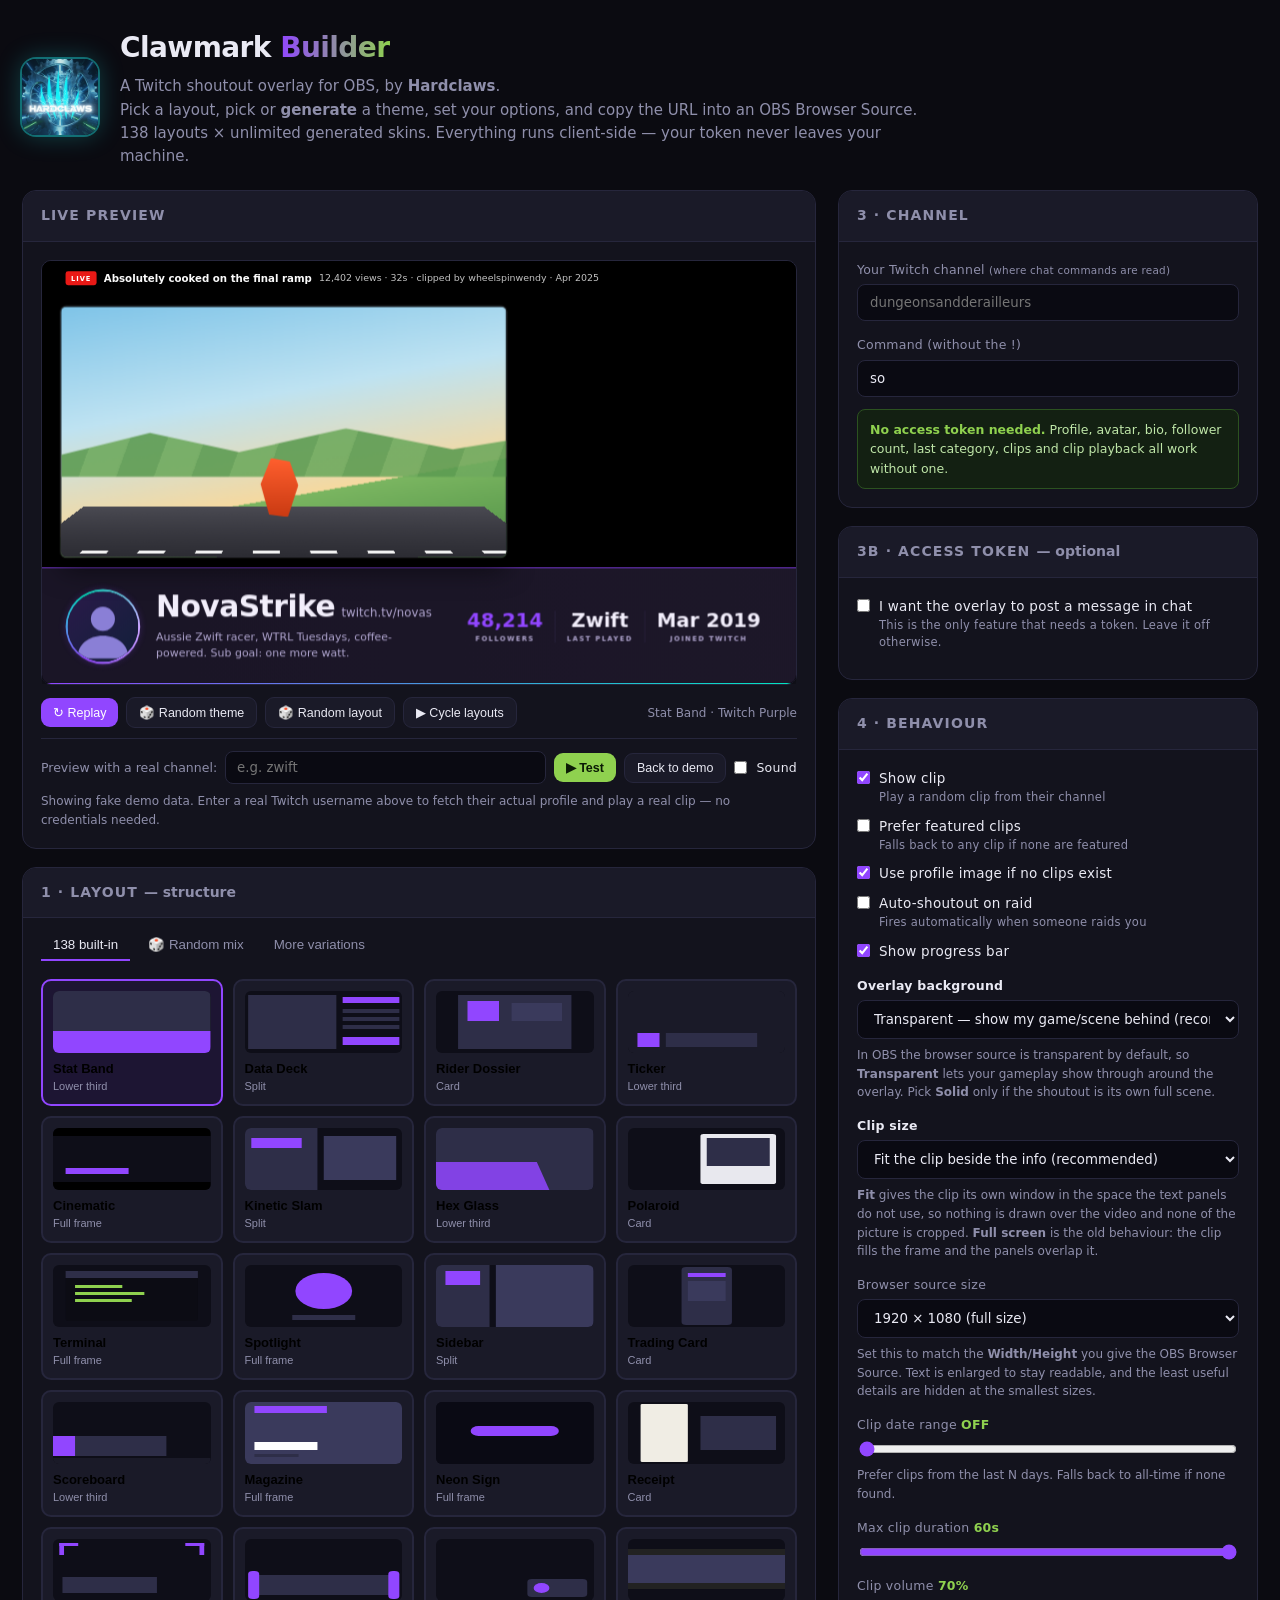
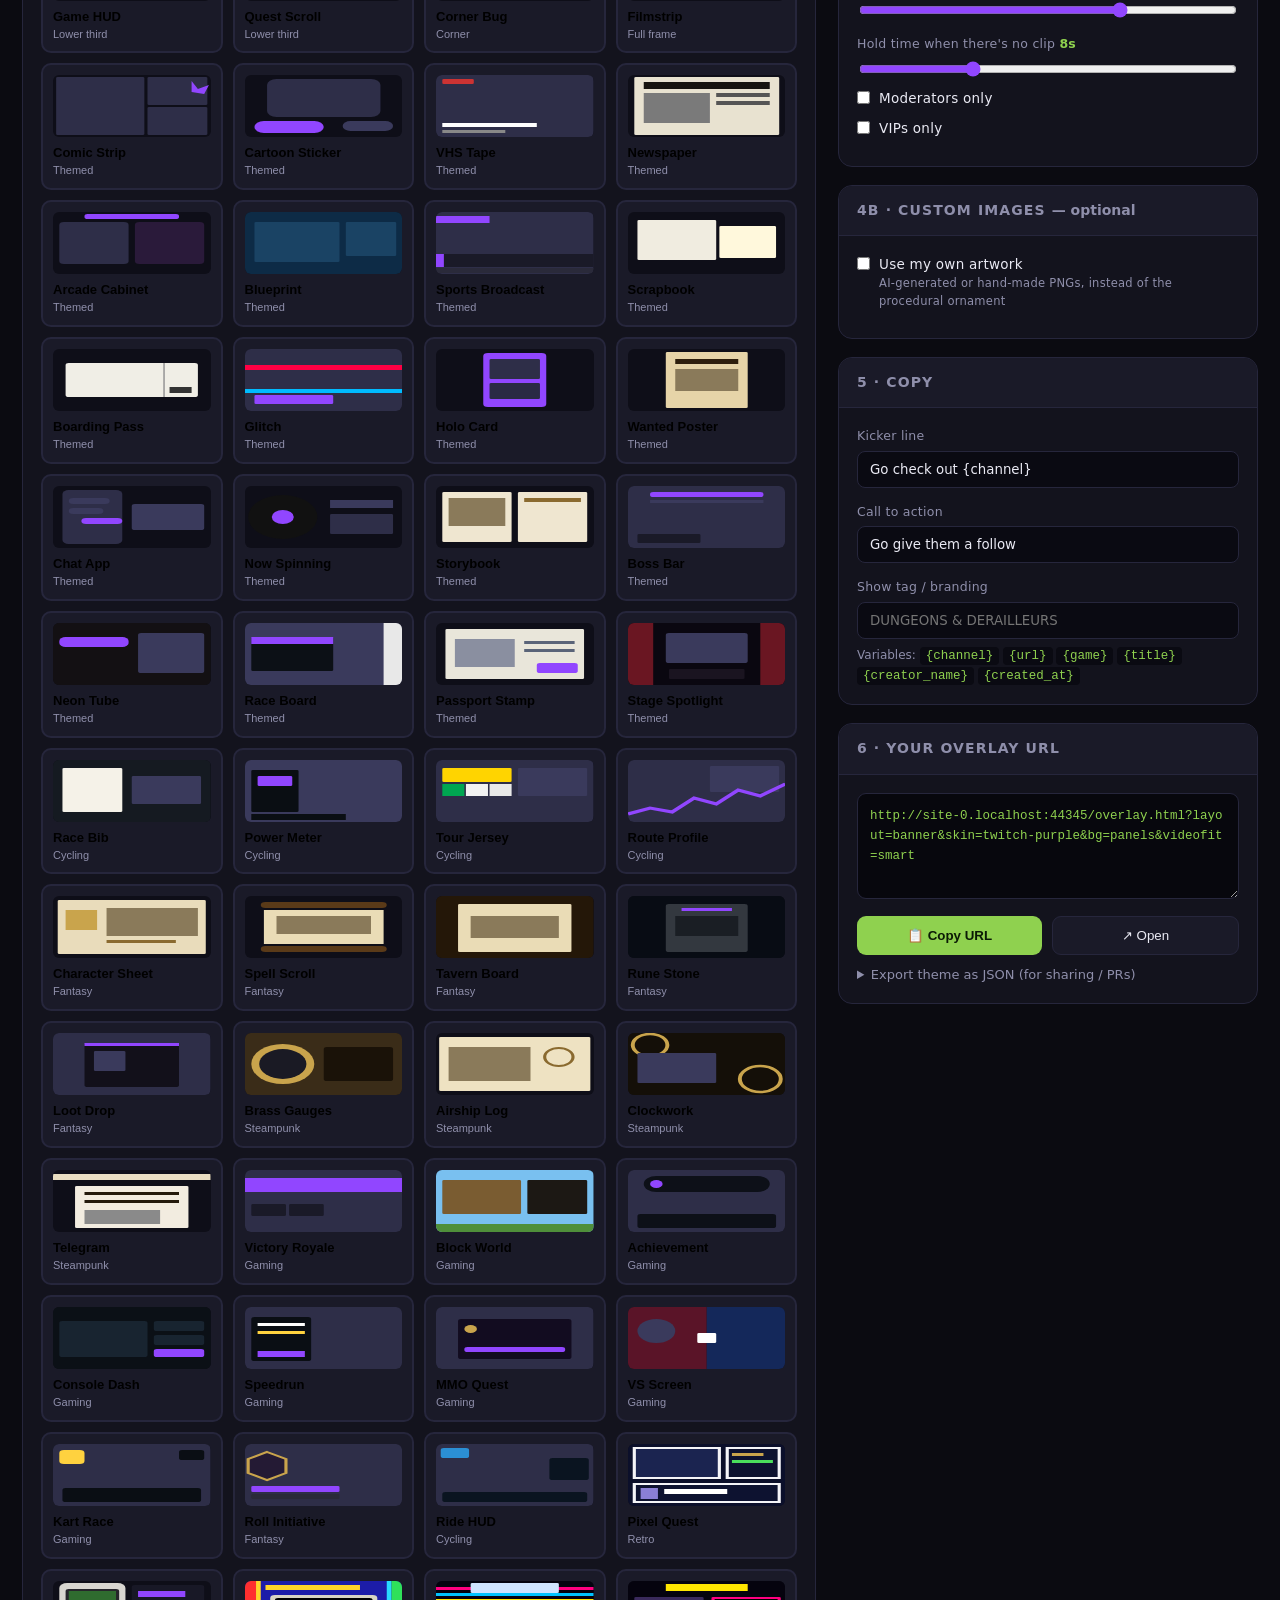
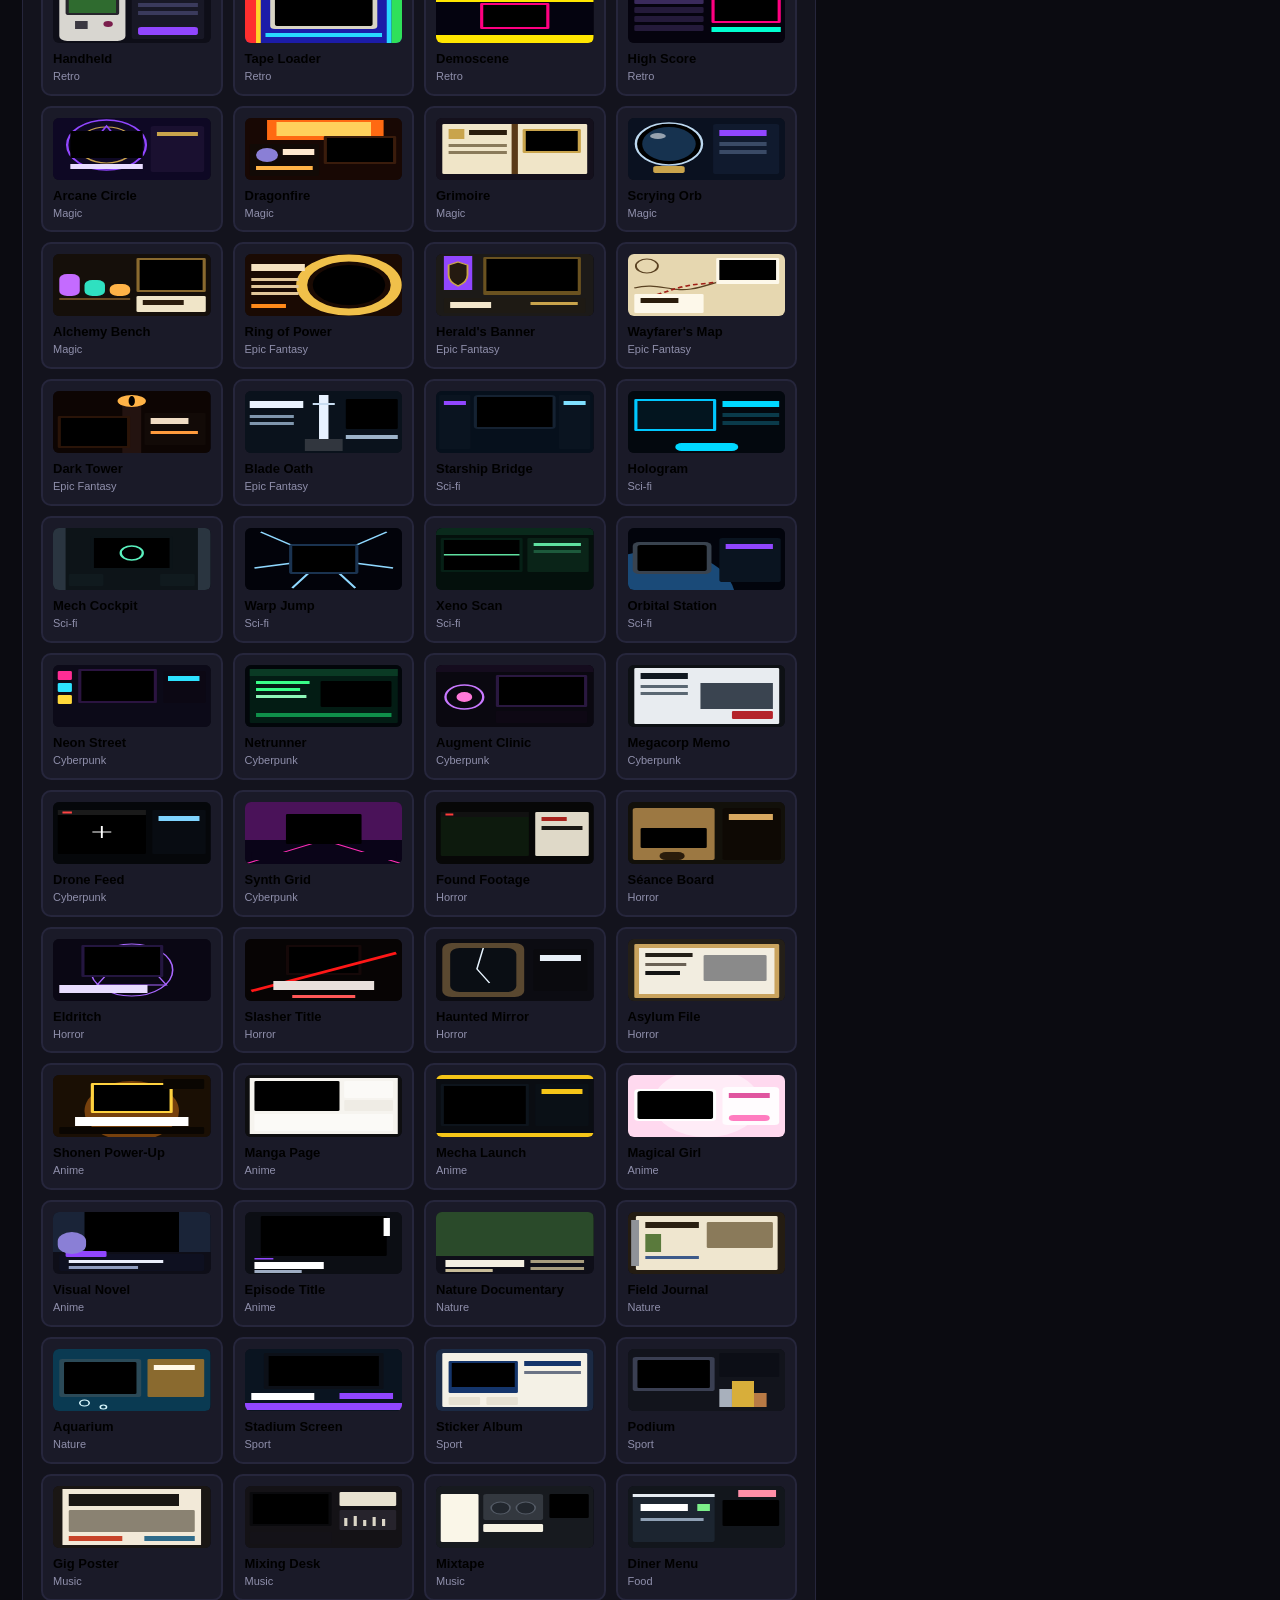
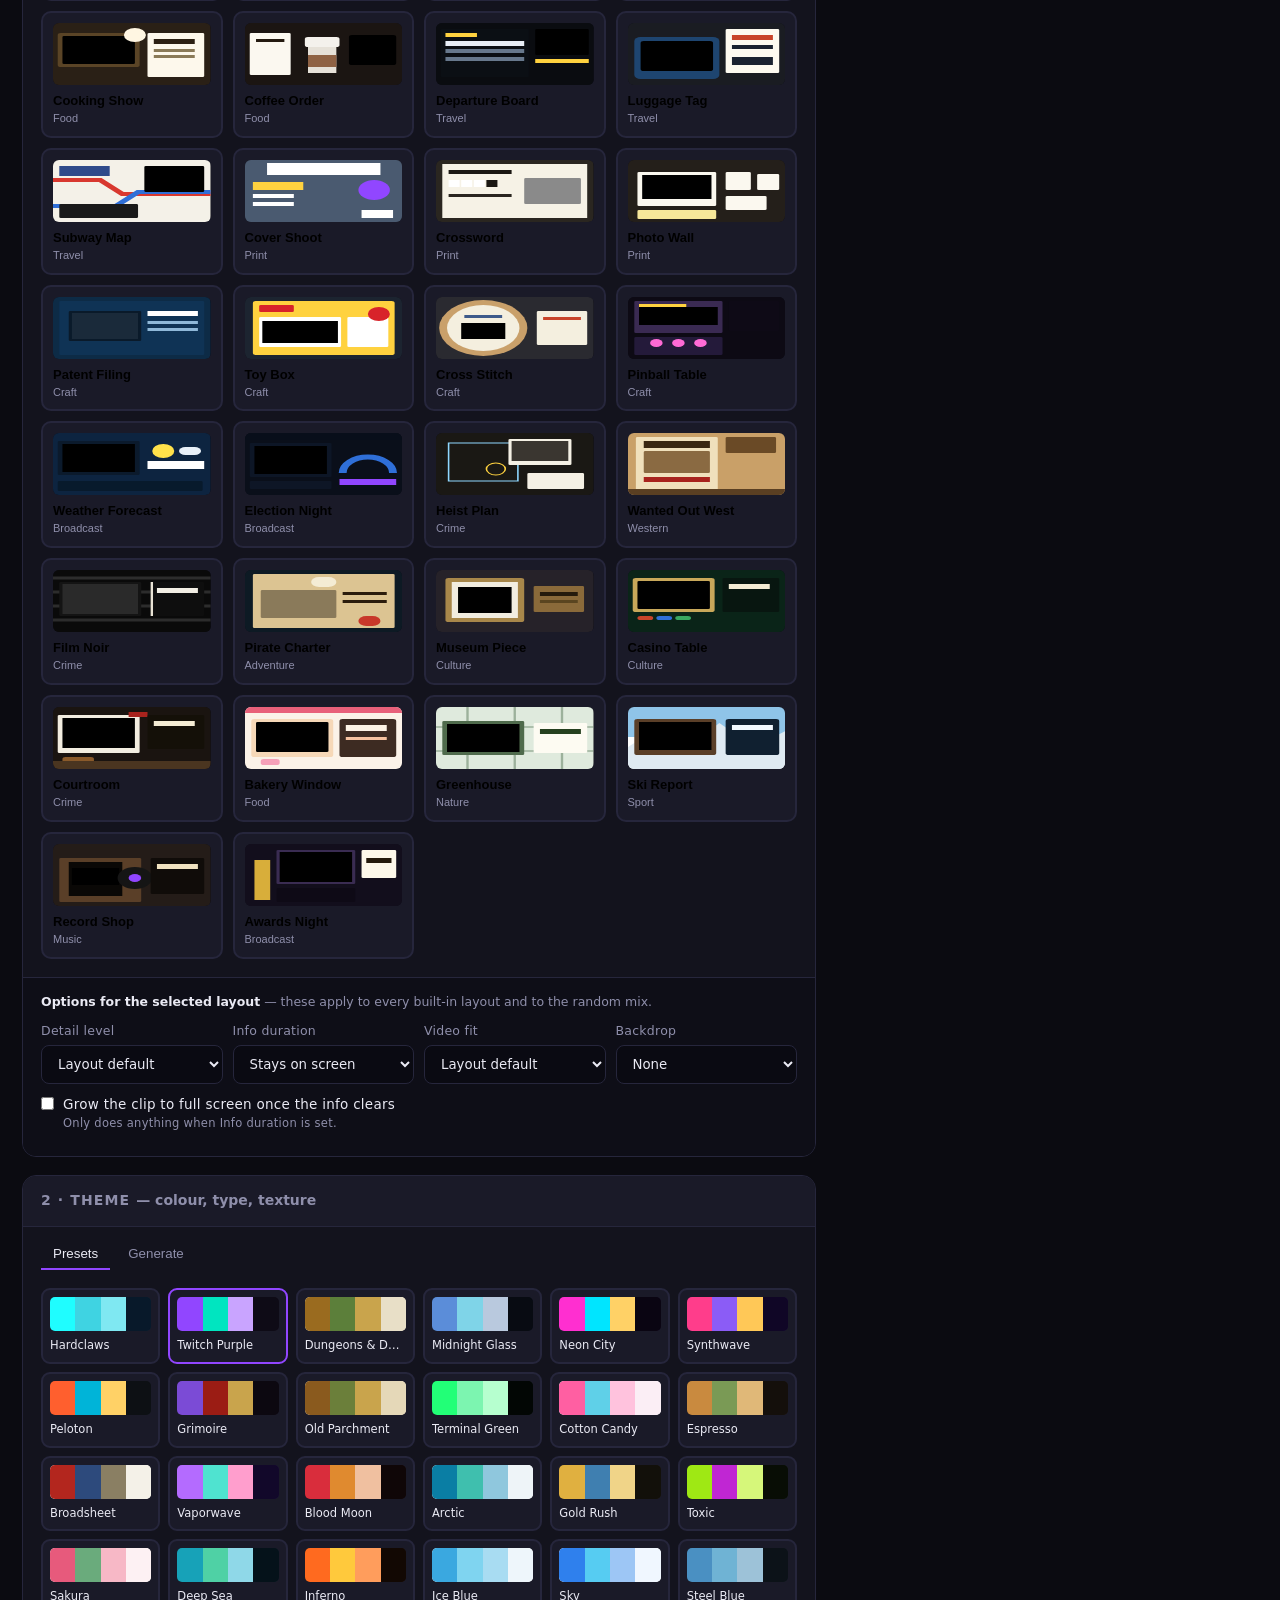
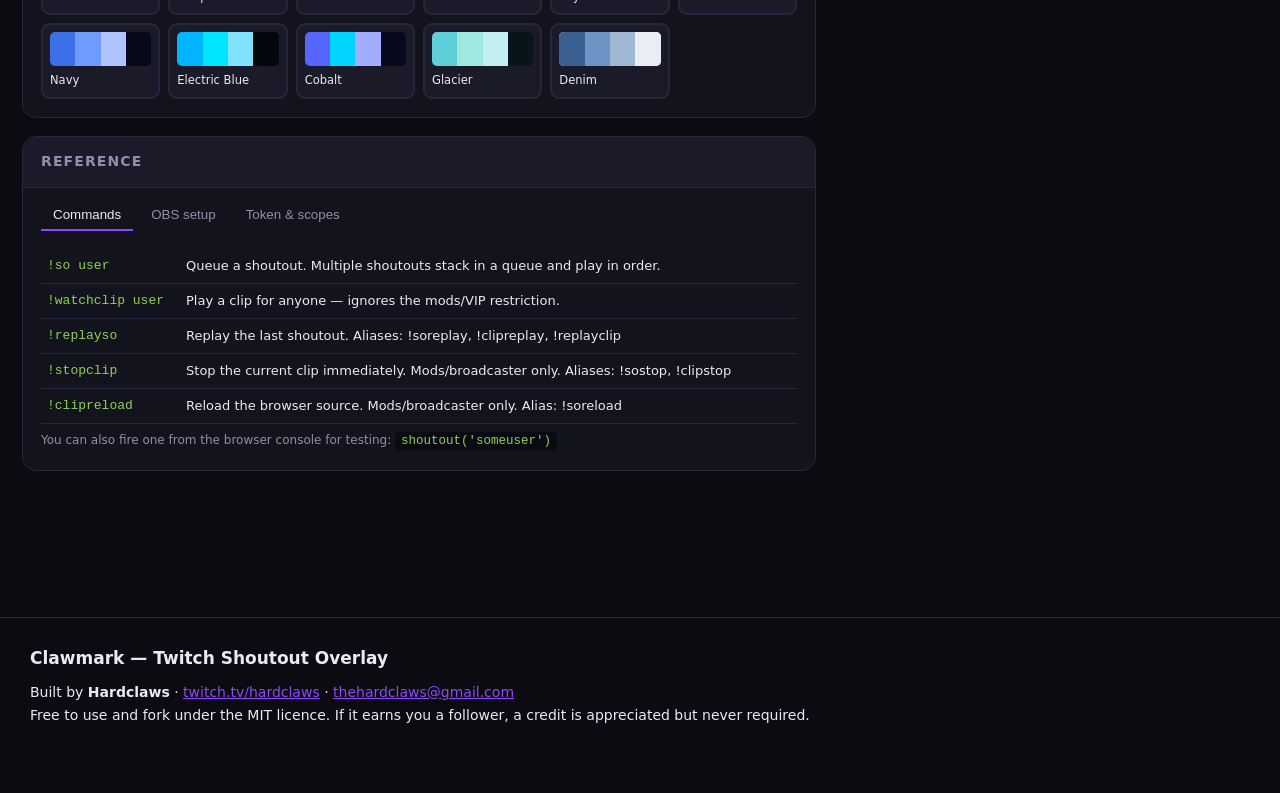
==== index.html @ 518efd5f "Add files via upload" ====
<!DOCTYPE html>
<html lang="en">
<head>
<meta charset="utf-8">
<meta name="viewport" content="width=device-width,initial-scale=1">
<title>Clawmark — Twitch Shoutout Overlay Builder</title>
<link rel="icon" href="favicon.ico" sizes="any">
<link rel="icon" type="image/png" href="assets/brand/icon-32.png" sizes="32x32">
<link rel="apple-touch-icon" href="assets/brand/icon-180.png">
<meta name="theme-color" content="#08192a">
<meta name="author" content="Hardclaws">
<meta property="og:title" content="Clawmark — Twitch Shoutout Overlay">
<meta property="og:description" content="138 hand-designed shoutout layouts for OBS. No access token required. By Hardclaws.">
<meta property="og:image" content="assets/brand/social-preview.png">
<meta property="og:type" content="website">
<meta name="twitter:card" content="summary_large_image">
<style>
  *{box-sizing:border-box}
  :root{
    --b:#0b0b11; --s:#13131d; --s2:#1a1a28; --l:#26263c;
    --t:#eaeaf4; --td:#8f8fab; --a:#9146ff; --g:#8fd14f;
  }
  body{margin:0;background:var(--b);color:var(--t);
    font:15px/1.55 "Inter","Segoe UI",system-ui,-apple-system,sans-serif}
  a{color:var(--a)}
  .wrap{max-width:1500px;margin:0 auto;padding:26px 22px 80px}
  header.top{margin-bottom:22px}
  h1{margin:0 0 6px;font-size:28px;letter-spacing:-.02em}
  h1 span{background:linear-gradient(90deg,var(--a),var(--g));-webkit-background-clip:text;background-clip:text;color:transparent}
  .lede{margin:0;color:var(--td);max-width:820px}

  .cols{display:grid;grid-template-columns:1fr 420px;gap:22px;align-items:start}
  @media(max-width:1100px){.cols{grid-template-columns:1fr}}

  .panel{background:var(--s);border:1px solid var(--l);border-radius:14px;overflow:hidden;margin-bottom:18px}
  .panel > h2{margin:0;padding:14px 18px;font-size:14px;letter-spacing:.08em;text-transform:uppercase;
    color:var(--td);border-bottom:1px solid var(--l);background:var(--s2)}
  .panel .in{padding:18px}

  /* preview */
  .stagebox{position:relative;width:100%;aspect-ratio:16/9;background:#000;overflow:hidden;
    border-radius:10px;border:1px solid var(--l)}
  .stagebox iframe{position:absolute;top:0;left:0;width:1920px;height:1080px;border:0;transform-origin:top left}
  .previewbar{display:flex;gap:8px;align-items:center;flex-wrap:wrap;margin-top:12px}

  /* layout grid */
  .lgrid{display:grid;grid-template-columns:repeat(auto-fill,minmax(150px,1fr));gap:10px}
  .lopt{background:var(--s2);border:2px solid var(--l);border-radius:10px;padding:10px;cursor:pointer;text-align:left}
  .lopt:hover{border-color:#3a3a60}
  .lopt.on{border-color:var(--a);background:#1d1533}
  .lopt.focus{box-shadow:0 0 0 2px var(--g)}
  .lopt.focus small{color:var(--g)!important}
  .lopt .thumb{height:62px;border-radius:6px;background:#0e0e18;margin-bottom:8px;position:relative;overflow:hidden}
  .lopt b{display:block;font-size:13px}
  .lopt small{display:block;color:var(--td);font-size:11px;line-height:1.35;margin-top:3px}

  /* skin swatches */
  .sgrid{display:grid;grid-template-columns:repeat(auto-fill,minmax(112px,1fr));gap:8px}
  .sopt{border:2px solid var(--l);border-radius:9px;padding:7px;cursor:pointer;background:var(--s2)}
  .sopt.on{border-color:var(--a)}
  .sopt .sw{height:34px;border-radius:5px;display:flex;overflow:hidden;margin-bottom:6px}
  .sopt .sw i{flex:1}
  .sopt span{font-size:11.5px;display:block;overflow:hidden;text-overflow:ellipsis;white-space:nowrap}

  label{display:block;font-size:12.5px;color:var(--td);margin:14px 0 5px;letter-spacing:.02em}
  label:first-child{margin-top:0}
  input[type=text],input[type=password],input[type=number],select,textarea{
    width:100%;background:#0a0a12;border:1px solid var(--l);color:var(--t);
    border-radius:8px;padding:10px 12px;font:14px inherit;font-family:inherit}
  input:focus,select:focus,textarea:focus{outline:0;border-color:var(--a)}
  .row{display:flex;gap:10px}.row>*{flex:1}
  .chk{display:flex;align-items:flex-start;gap:9px;margin:9px 0;cursor:pointer;font-size:13.5px;color:var(--t)}
  .chk input{margin:3px 0 0;accent-color:var(--a);flex:0 0 auto}
  .chk small{display:block;color:var(--td);font-size:11.5px}
  .rng{display:flex;align-items:center;gap:10px}
  .rng input[type=range]{flex:1;accent-color:var(--a)}
  .rng b{font-size:12.5px;color:var(--g);min-width:78px;text-align:right}

  .btn{background:var(--a);border:0;color:#fff;font:600 14px inherit;padding:11px 18px;
    border-radius:9px;cursor:pointer}
  .btn:hover{filter:brightness(1.12)}
  .btn.sec{background:var(--s2);border:1px solid var(--l);color:var(--t)}
  .btn.g{background:var(--g);color:#0b1a05;font-weight:700}
  .btn.sm{padding:7px 12px;font-size:12.5px}

  .out{width:100%;background:#07070d;border:1px solid var(--l);border-radius:9px;
    padding:12px;color:var(--g);font:12.5px/1.6 "JetBrains Mono",Consolas,monospace;
    word-break:break-all;min-height:90px;resize:vertical}
  .hint{font-size:12px;color:var(--td);margin-top:7px}
  .pickrow{display:flex;gap:8px;flex-wrap:wrap}
  .pick{background:var(--s2);border:2px solid var(--l);border-radius:10px;
    padding:9px 13px;cursor:pointer;color:var(--t);font:600 13px inherit;text-align:left;
    display:flex;flex-direction:column;gap:3px;min-width:96px}
  .pick:hover{border-color:#3a3a60}
  .pick.on{border-color:var(--a);background:#1d1533}
  .pick small{color:var(--td);font-size:10.5px;font-weight:400;line-height:1.3}
  .palgrid{display:grid;grid-template-columns:repeat(auto-fill,minmax(128px,1fr));gap:9px}
  .pal{border:2px solid var(--l);border-radius:10px;padding:0;cursor:pointer;overflow:hidden;
    background:var(--s2);text-align:left}
  .pal:hover{border-color:#3a3a60}
  .pal.on{border-color:var(--a);box-shadow:0 0 0 2px color-mix(in srgb,var(--a) 40%,transparent)}
  .pal .bars{display:flex;height:44px}
  .pal .bars i{flex:1}
  .pal .bars i.wide{flex:2.2}
  .pal span{display:block;padding:6px 9px;font:600 11.5px inherit;color:var(--t);
    overflow:hidden;text-overflow:ellipsis;white-space:nowrap}
  .ok{background:#132012;border:1px solid #2c5220;border-radius:8px;padding:10px 12px;
    font-size:12.5px;margin-top:12px;color:#bfe6a8}
  .ok b{color:var(--g)}
  .warn{background:#2a1608;border:1px solid #5a3312;color:#f0c088;
    border-radius:8px;padding:10px 12px;font-size:12.5px;margin-top:10px}
  details{margin-top:10px}summary{cursor:pointer;color:var(--td);font-size:13px}
  .tabs{display:flex;gap:6px;padding:12px 18px 0}
  .tab{background:none;border:0;border-bottom:2px solid transparent;color:var(--td);
    padding:7px 12px;cursor:pointer;font:600 13px inherit}
  .tab.on{color:var(--t);border-color:var(--a)}
  .tabc{display:none;padding:18px}.tabc.on{display:block}
  code{background:#0a0a12;padding:2px 6px;border-radius:4px;font-size:12.5px;color:var(--g)}
  .kbd{background:var(--s2);border:1px solid var(--l);border-bottom-width:2px;border-radius:5px;
    padding:1px 6px;font-size:12px}
  table{width:100%;border-collapse:collapse;font-size:13px}
  td{padding:7px 6px;border-bottom:1px solid var(--l);vertical-align:top}
  td:first-child{color:var(--g);font-family:monospace;white-space:nowrap;width:1%;padding-right:16px}
</style>
</head>
<body>
<div class="wrap">

<header class="top" style="display:flex;align-items:center;gap:22px;flex-wrap:wrap">
  <img src="assets/brand/icon-180.png" alt="Clawmark" width="76" height="76"
       style="border-radius:14px;box-shadow:0 0 0 2px rgba(31,253,255,.35),0 0 26px rgba(31,253,255,.25)">
  <div style="min-width:0;flex:1">
  <h1>Clawmark <span>Builder</span></h1>
  <p class="lede">A Twitch shoutout overlay for OBS, by <b>Hardclaws</b>.<br>
  Pick a layout, pick or <b>generate</b> a theme, set your options, and copy the URL into an OBS Browser Source.<br>
  138 layouts × unlimited generated skins. Everything runs client-side — your token never leaves your machine.</p>
  </div>
</header>

<div class="cols">
  <!-- ======================= LEFT ======================= -->
  <div>
    <div class="panel">
      <h2>Live preview</h2>
      <div class="in">
        <div class="stagebox"><iframe id="pv"></iframe></div>
        <div class="previewbar">
          <button class="btn sm" id="replay">↻ Replay</button>
          <button class="btn sm sec" id="shuffle" title="Pick a random colour theme — the layout stays the same">🎲 Random theme</button>
          <button class="btn sm sec" id="randlayout" title="Jump to a random layout — the theme stays the same">🎲 Random layout</button>
          <button class="btn sm sec" id="cycle">▶ Cycle layouts</button>
          <span class="hint" style="margin:0 0 0 auto" id="pvinfo"></span>
        </div>
        <div style="display:flex;gap:8px;align-items:center;margin-top:10px;
             border-top:1px solid var(--l);padding-top:12px;flex-wrap:wrap">
          <span style="font-size:12.5px;color:var(--td);flex:0 0 auto">Preview with a real channel:</span>
          <input type="text" id="pvuser" placeholder="e.g. zwift" style="flex:1;min-width:150px;
            background:#0a0a12;border:1px solid var(--l);color:var(--t);border-radius:8px;
            padding:8px 11px;font:13px inherit">
          <button class="btn sm g" id="pvgo">▶ Test</button>
          <button class="btn sm sec" id="pvdemo">Back to demo</button>
          <label class="chk" style="margin:0;flex:0 0 auto;font-size:12.5px">
            <input type="checkbox" id="pvsound"><span>Sound</span></label>
        </div>
        <div class="hint" id="pvstatus" style="margin-top:8px">
          Showing fake demo data. Enter a real Twitch username above to fetch their actual
          profile and play a real clip — no credentials needed.
        </div>
      </div>
    </div>

    <div class="panel">
      <h2>1 · Layout <span style="color:var(--td);text-transform:none;letter-spacing:0">— structure</span></h2>
      <div class="tabs">
        <button class="tab on" data-tab="builtin">138 built-in</button>
        <button class="tab" data-tab="random">🎲 Random mix</button>
        <button class="tab" data-tab="genlayout">More variations</button>
      </div>
      <div class="tabc on" id="tab-builtin">
        <div class="lgrid" id="lgrid"></div>
      </div>

      <div class="tabc" id="tab-random">
        <div class="hint" style="margin-top:0">Tick the layouts you like. Each shoutout picks
          one at random, so it changes every time. The same layout never plays twice in a row.</div>
        <div style="display:flex;gap:8px;flex-wrap:wrap;margin:12px 0">
          <button class="btn sec sm" id="rAll">Select all</button>
          <button class="btn sec sm" id="rNone">Clear</button>
          <button class="btn sec sm" id="rThemed">Themed only</button>
          <button class="btn sec sm" id="rClassic">Classic only</button>
          <button class="btn sec sm" id="rRetro">Retro only</button>
          <button class="btn sec sm" id="rMagic">Magic &amp; dragons</button>
          <button class="btn sec sm" id="rEpic">Epic fantasy</button>
          <button class="btn sec sm" id="rAllFantasy">All fantasy</button>
          <button class="btn sec sm" id="rScifi">Sci-fi &amp; cyberpunk</button>
          <button class="btn sec sm" id="rHorror">Horror</button>
          <button class="btn sec sm" id="rAnime">Anime</button>
          <button class="btn sec sm" id="rIRL">Nature, sport &amp; food</button>
          <button class="btn sec sm" id="rMedia">Print &amp; broadcast</button>
          <span class="hint" id="rCount" style="margin:0 0 0 auto"></span>
        </div>
        <div class="lgrid" id="rgrid"></div>
        <div id="rEditor" style="display:none;margin-top:14px;padding:14px 16px;
             background:#0e0e17;border:1px solid var(--l);border-radius:10px">
          <div style="display:flex;align-items:center;gap:10px;margin-bottom:10px">
            <b id="rEditName" style="font-size:13.5px"></b>
            <span class="hint" style="margin:0">— options just for this layout</span>
            <button class="btn sec sm" id="rEditClose" style="margin-left:auto">Done</button>
          </div>
          <div style="display:flex;gap:10px;flex-wrap:wrap">
            <div style="flex:1;min-width:140px"><label style="margin-top:0">Detail</label>
              <select id="rDetail"><option value="">Use global</option>
                <option value="m">Minimal</option><option value="s">Standard</option>
                <option value="r">Rich</option></select></div>
            <div style="flex:1;min-width:140px"><label style="margin-top:0">Info duration</label>
              <select id="rHold"><option value="">Use global</option>
                <option value="a">Stays</option><option value="l">8s</option>
                <option value="m">5s</option><option value="s">3s</option></select></div>
            <div style="flex:1;min-width:140px"><label style="margin-top:0">Video fit</label>
              <select id="rFit"><option value="">Use global</option>
                <option value="n">Letterbox</option><option value="c">Fill</option></select></div>
            <div style="flex:1;min-width:140px"><label style="margin-top:0">Backdrop</label>
              <select id="rBackdrop"><option value="">Use global</option>
                <option value="n">None</option><option value="b">Blur</option>
                <option value="d">Dim</option><option value="s">Scrim</option></select></div>
            <div style="flex:1;min-width:140px"><label style="margin-top:0">Expand on clear</label>
              <select id="rExpand"><option value="">Use global</option>
                <option value="1">Yes</option><option value="0">No</option></select></div>
          </div>
        </div>
      </div>
      <div id="layoutopts" style="padding:14px 18px;border-top:1px solid var(--l);
           background:#0e0e17">
        <div style="font-size:12.5px;color:var(--td);margin-bottom:10px">
          <b style="color:var(--t)">Options for the selected layout</b> — these apply to every
          built-in layout and to the random mix.</div>
        <div style="display:flex;gap:10px;flex-wrap:wrap">
          <div style="flex:1;min-width:150px">
            <label style="margin-top:0">Detail level</label>
            <select id="oDetail">
              <option value="">Layout default</option>
              <option value="minimal">Minimal — name + one stat</option>
              <option value="standard">Standard</option>
              <option value="rich">Rich — everything</option>
            </select>
          </div>
          <div style="flex:1;min-width:150px">
            <label style="margin-top:0">Info duration</label>
            <select id="oHold">
              <option value="">Stays on screen</option>
              <option value="long">Clear after 8s</option>
              <option value="medium">Clear after 5s</option>
              <option value="short">Clear after 3s</option>
            </select>
          </div>
          <div style="flex:1;min-width:150px">
            <label style="margin-top:0">Video fit</label>
            <select id="oFit">
              <option value="">Layout default</option>
              <option value="contain">Letterbox — never crop</option>
              <option value="cover">Fill — may crop</option>
            </select>
          </div>
          <div style="flex:1;min-width:150px">
            <label style="margin-top:0">Backdrop</label>
            <select id="oBackdrop">
              <option value="">None</option>
              <option value="blur">Blurred</option>
              <option value="dim">Dimmed</option>
              <option value="scrim">Gradient scrim</option>
            </select>
          </div>
        </div>
        <label class="chk" style="margin-top:10px"><input type="checkbox" id="oExpand">
          <span>Grow the clip to full screen once the info clears
          <small>Only does anything when Info duration is set.</small></span></label>
      </div>

      <div class="tabc" id="tab-genlayout">
        <div class="hint" style="margin-top:0">Structural variations built from the layout
          engine — different clip framing, info placement, panel style, entrance and detail
          level. Filter the set, or leave everything on and browse.</div>

        <div style="display:flex;gap:10px;flex-wrap:wrap;margin:14px 0 4px">
          <div style="flex:1;min-width:150px">
            <label style="margin-top:0">Clip framing</label>
            <select id="fFrame">
              <option value="">Any</option>
              <option value="fullbleed">Full bleed</option>
              <option value="window">Floating window</option>
              <option value="split">Split screen</option>
              <option value="portrait">Tall pillar</option>
              <option value="strip">Wide strip</option>
              <option value="card">Card</option>
              <option value="inset">Inset over blur</option>
            </select>
          </div>
          <div style="flex:1;min-width:150px">
            <label style="margin-top:0">Info position</label>
            <select id="fPos">
              <option value="">Any</option>
              <option value="bottom">Bottom</option><option value="top">Top</option>
              <option value="left">Left</option><option value="right">Right</option>
              <option value="centre">Centre</option><option value="corner">Corner</option>
            </select>
          </div>
          <div style="flex:1;min-width:150px">
            <label style="margin-top:0">Detail level</label>
            <select id="fDens">
              <option value="">Any</option>
              <option value="minimal">Minimal</option>
              <option value="standard">Standard</option>
              <option value="rich">Rich</option>
            </select>
          </div>
          <div style="flex:1;min-width:150px">
            <label style="margin-top:0">Info duration</label>
            <select id="fHold">
              <option value="">Any</option>
              <option value="always">Stays on screen</option>
              <option value="long">Clears after 8s</option>
              <option value="medium">Clears after 5s</option>
              <option value="short">Clears after 3s</option>
            </select>
          </div>
          <div style="flex:1;min-width:150px">
            <label style="margin-top:0">Video fit</label>
            <select id="fFit">
              <option value="">Any</option>
              <option value="contain">Letterbox (never crop)</option>
              <option value="cover">Fill (may crop)</option>
            </select>
          </div>
          <div style="flex:1;min-width:150px">
            <label style="margin-top:0">Ornament</label>
            <select id="fOrn">
              <option value="">Any</option>
              <option value="none">None</option>
              <option value="behind">Behind</option>
              <option value="corner">Corner</option>
              <option value="flank">Flanking</option>
              <option value="orbit">Orbit</option>
            </select>
          </div>
        </div>

        <div style="margin-top:12px;display:flex;gap:8px;flex-wrap:wrap;align-items:center">
          <button class="btn g sm" id="lgen">Show variations</button>
          <button class="btn sec sm" id="lmore">Load 12 more</button>
          <button class="btn sec sm" id="lreset">Reset filters</button>
          <span class="hint" id="lcount" style="margin:0 0 0 auto"></span>
        </div>

        <div class="lgrid" id="lgengrid" style="margin-top:14px"></div>
        <div class="hint" id="lgeninfo" style="margin-top:10px"></div>
      </div>
    </div>

    <div class="panel">
      <h2>2 · Theme <span style="color:var(--td);text-transform:none;letter-spacing:0">— colour, type, texture</span></h2>
      <div class="tabs">
        <button class="tab on" data-tab="preset">Presets</button>
        <button class="tab" data-tab="gen">Generate</button>
      </div>
      <div class="tabc on" id="tab-preset">
        <div class="sgrid" id="sgrid"></div>
      </div>
      <div class="tabc" id="tab-gen">
        <div class="hint" style="margin-top:0">Click things. Every choice shows you the
          result — there are no colour codes to work out.</div>

        <label style="margin-top:16px">Colour</label>
        <div id="paletteGrid"></div>

        <label style="margin-top:18px">Mood</label>
        <div id="moodRow" class="pickrow"></div>

        <label style="margin-top:18px">Type</label>
        <div id="typeRow" class="pickrow"></div>

        <label style="margin-top:18px">Shape</label>
        <div id="shapeRow" class="pickrow"></div>

        <label style="margin-top:18px">Overlay background</label>
        <div id="bgRow" class="pickrow"></div>

        <div id="cWarn"></div>

        <div style="margin-top:16px;display:flex;gap:8px;flex-wrap:wrap;align-items:center">
          <button class="btn sec sm" id="cRandomTheme">🎲 Surprise me</button>
          <button class="btn sec sm" id="cCustomToggle">Pick my own colour</button>
          <input type="color" id="cAccent" value="#9146ff"
            style="display:none;width:48px;height:36px;padding:2px;background:#0a0a12;
                   border:1px solid var(--l);border-radius:8px;cursor:pointer">
        </div>
      </div>
    </div>

    <div class="panel">
      <h2>Reference</h2>
      <div class="tabs">
        <button class="tab on" data-tab="cmds">Commands</button>
        <button class="tab" data-tab="obs">OBS setup</button>
        <button class="tab" data-tab="scopes">Token &amp; scopes</button>
      </div>
      <div class="tabc on" id="tab-cmds"><table>
        <tr><td>!<span id="cmdname">so</span> user</td><td>Queue a shoutout. Multiple shoutouts stack in a queue and play in order.</td></tr>
        <tr><td>!watchclip user</td><td>Play a clip for anyone — ignores the mods/VIP restriction.</td></tr>
        <tr><td>!replayso</td><td>Replay the last shoutout. Aliases: !soreplay, !clipreplay, !replayclip</td></tr>
        <tr><td>!stopclip</td><td>Stop the current clip immediately. Mods/broadcaster only. Aliases: !sostop, !clipstop</td></tr>
        <tr><td>!clipreload</td><td>Reload the browser source. Mods/broadcaster only. Alias: !soreload</td></tr>
      </table>
      <div class="hint">You can also fire one from the browser console for testing: <code>shoutout('someuser')</code></div>
      </div>
      <div class="tabc" id="tab-obs">
        <p style="margin-top:0">Add a <b>Browser Source</b> and paste the generated URL. Set:</p>
        <table>
          <tr><td>Width × Height</td><td>1920 × 1080 — then scale the source in your scene, don't change these</td></tr>
          <tr><td>Shutdown source when not visible</td><td><b>✓ on</b> — stops audio playing on hidden scenes</td></tr>
          <tr><td>Refresh browser when scene becomes active</td><td><b>✓ on</b> — reconnects chat reliably</td></tr>
          <tr><td>Control audio via OBS</td><td><b>✓ on</b> — clip audio becomes a normal mixer channel</td></tr>
        </table>
        <div class="warn">Clip audio needs "Control audio via OBS" ticked or you won't hear it. If clips are silent on your stream but audible locally, that's the setting.</div>
      </div>
      <div class="tabc" id="tab-scopes">
        <p style="margin-top:0">Generate a token with these scopes (an implicit-grant token is fine):</p>
        <table>
          <tr><td>(none)</td><td>Profile, clips, category, live status, account age — all work with just a valid token</td></tr>
          <tr><td>moderator:read:followers</td><td>Follower counts. Only returns data for channels you moderate — otherwise the stat is hidden automatically</td></tr>
          <tr><td>user:write:chat</td><td>Only if you enable "post shoutout message in chat"</td></tr>
        </table>
        <div class="warn"><b>Follower counts are restricted by Twitch.</b> The API only returns them for channels you moderate. For everyone else these layouts hide the stat rather than show a zero — this is a Twitch policy limit, not a bug.</div>
      </div>
    </div>
  </div>

  <!-- ======================= RIGHT ======================= -->
  <div>
    <div class="panel">
      <h2>3 · Channel</h2>
      <div class="in">
        <label>Your Twitch channel <small style="color:var(--td)">(where chat commands are read)</small></label>
        <input type="text" id="channel" placeholder="dungeonsandderailleurs">
        <label>Command (without the !)</label>
        <input type="text" id="cmd" value="so">
        <div class="ok">
          <b>No access token needed.</b> Profile, avatar, bio, follower count, last category,
          clips and clip playback all work without one.
        </div>
      </div>
    </div>

    <div class="panel">
      <h2>3b · Access token <span style="color:var(--td);text-transform:none;letter-spacing:0">— optional</span></h2>
      <div class="in">
        <label class="chk" style="margin-top:0"><input type="checkbox" id="usetoken">
          <span>I want the overlay to post a message in chat
          <small>This is the only feature that needs a token. Leave it off otherwise.</small></span></label>

        <div id="tokfields" style="display:none;border-top:1px solid var(--l);margin-top:12px;padding-top:14px">
          <a class="btn sm" href="token.html" target="_blank" style="text-decoration:none;display:inline-block;margin-bottom:6px">
            🔑 Get a Client ID &amp; token →</a>
          <label>Client ID</label>
          <input type="text" id="clientid" placeholder="from dev.twitch.tv or your token generator">
          <label>Access token</label>
          <input type="password" id="token" placeholder="oauth token">
          <div class="hint">Both must come from the <b>same</b> app, or Twitch returns 401.
          Stored only in your browser and in the URL you generate.</div>
          <label>Message to post in chat</label>
          <input type="text" id="chatmsg" placeholder="Go check out {channel}! They were playing {game} - {url}">
        </div>
      </div>
    </div>

    <div class="panel">
      <h2>4 · Behaviour</h2>
      <div class="in">
        <label class="chk"><input type="checkbox" id="clip" checked><span>Show clip<small>Play a random clip from their channel</small></span></label>
        <label class="chk"><input type="checkbox" id="featured"><span>Prefer featured clips<small>Falls back to any clip if none are featured</small></span></label>
        <label class="chk"><input type="checkbox" id="fallback" checked><span>Use profile image if no clips exist</span></label>
        <label class="chk"><input type="checkbox" id="raid"><span>Auto-shoutout on raid
          <small>Fires automatically when someone raids you</small></span></label>
        <div id="raidopts" style="display:none;padding-left:28px;border-left:2px solid var(--l);margin:4px 0 10px">
          <label>Minimum raiders <b id="raidcountv" style="color:var(--g);font-weight:600">any</b></label>
          <div class="rng"><input type="range" id="raidcount" min="0" max="100" value="0"></div>
          <label>Delay before firing <b id="raiddelayv" style="color:var(--g);font-weight:600">0s</b></label>
          <div class="rng"><input type="range" id="raiddelay" min="0" max="60" value="0"></div>
          <div class="hint">A delay lets your own raid alert play first.</div>
        </div>
        <label class="chk"><input type="checkbox" id="progress" checked><span>Show progress bar</span></label>

        <label><b style="color:var(--t)">Overlay background</b></label>
        <select id="obg">
          <option value="panels">Transparent — show my game/scene behind (recommended)</option>
          <option value="none">Solid — overlay fills the whole screen</option>
          <option value="full">Fully transparent — text and clip only, no panels</option>
        </select>
        <div class="hint">In OBS the browser source is transparent by default, so
          <b>Transparent</b> lets your gameplay show through around the overlay.
          Pick <b>Solid</b> only if the shoutout is its own full scene.</div>

        <label><b style="color:var(--t)">Clip size</b></label>
        <select id="ovfit">
          <option value="smart">Fit the clip beside the info (recommended)</option>
          <option value="shrink">Smaller clip, more room for the info</option>
          <option value="cover">Full screen clip, info sits on top</option>
        </select>
        <div class="hint"><b>Fit</b> gives the clip its own window in the space the
          text panels do not use, so nothing is drawn over the video and none of the
          picture is cropped. <b>Full screen</b> is the old behaviour: the clip fills
          the frame and the panels overlap it.</div>

        <label>Browser source size</label>
        <select id="osize">
          <option value="">1920 × 1080 (full size)</option>
          <option value="1280x720">1280 × 720</option>
          <option value="960x540">960 × 540</option>
          <option value="854x480">854 × 480</option>
          <option value="640x360">640 × 360 (small)</option>
        </select>
        <div class="hint">Set this to match the <b>Width/Height</b> you give the OBS Browser
          Source. Text is enlarged to stay readable, and the least useful details are hidden
          at the smallest sizes.</div>



        <label>Clip date range <b id="daysv" style="color:var(--g);font-weight:600">OFF</b></label>
        <div class="rng"><input type="range" id="days" min="0" max="365" value="0"></div>
        <div class="hint">Prefer clips from the last N days. Falls back to all-time if none found.</div>

        <label>Max clip duration <b id="maxv" style="color:var(--g);font-weight:600">60s</b></label>
        <div class="rng"><input type="range" id="max" min="5" max="60" value="60"></div>

        <label>Clip volume <b id="volv" style="color:var(--g);font-weight:600">70%</b></label>
        <div class="rng"><input type="range" id="vol" min="0" max="100" value="70"></div>

        <label>Hold time when there's no clip <b id="holdv" style="color:var(--g);font-weight:600">8s</b></label>
        <div class="rng"><input type="range" id="hold" min="3" max="20" value="8"></div>

        <label class="chk"><input type="checkbox" id="mods"><span>Moderators only</span></label>
        <label class="chk"><input type="checkbox" id="vips"><span>VIPs only</span></label>
      </div>
    </div>

    <div class="panel">
      <h2>4b · Custom images <span style="color:var(--td);text-transform:none;letter-spacing:0">— optional</span></h2>
      <div class="in">
        <label class="chk" style="margin-top:0"><input type="checkbox" id="useassets">
          <span>Use my own artwork
          <small>AI-generated or hand-made PNGs, instead of the procedural ornament</small></span></label>
        <div id="assetfields" style="display:none;border-top:1px solid var(--l);margin-top:12px;padding-top:14px">
          <label>Ornament / emblem image</label>
          <input type="text" id="asset" placeholder="assets/emblem.png">
          <label>Backplate image</label>
          <input type="text" id="backplate" placeholder="assets/parchment.png">
          <div class="hint">Relative path or full URL. Bake AI images to transparent PNGs first:
            <code>python tools/bake-asset.py raw.png --out assets/emblem.png</code>
            — see <b>docs/AI-ASSETS.md</b>.</div>
          <div class="warn">Generate artwork <b>once</b> and ship it. Calling an image API at
            shoutout time would add 3–20s of delay, cost per shoutout, and put an API key in
            your browser-source URL.</div>
        </div>
      </div>
    </div>

    <div class="panel">
      <h2>5 · Copy</h2>
      <div class="in">
        <label>Kicker line</label>
        <input type="text" id="kicker" value="Go check out {channel}">
        <label>Call to action</label>
        <input type="text" id="cta" value="Go give them a follow">
        <label>Show tag / branding</label>
        <input type="text" id="tag" placeholder="DUNGEONS & DERAILLEURS">
        <div class="hint">Variables: <code>{channel}</code> <code>{url}</code> <code>{game}</code> <code>{title}</code> <code>{creator_name}</code> <code>{created_at}</code></div>
      </div>
    </div>

    <div class="panel">
      <h2>6 · Your overlay URL</h2>
      <div class="in">
        <textarea class="out" id="url" readonly rows="4"></textarea>
        <div class="row" style="margin-top:10px">
          <button class="btn g" id="copy">📋 Copy URL</button>
          <button class="btn sec" id="open">↗ Open</button>
        </div>
        <details>
          <summary>Export theme as JSON (for sharing / PRs)</summary>
          <textarea class="out" id="json" readonly rows="6" style="margin-top:8px;color:var(--td)"></textarea>
        </details>
      </div>
    </div>
  </div>
</div>
</div>

<script src="src/skins.js"></script>
<script src="src/layouts.js"></script>
<script src="src/ornaments.js"></script>
  <script src="src/layouts2.js"></script>
  <script src="src/layouts3.js"></script>
  <script src="src/layouts4.js"></script>
  <script src="src/layouts5.js"></script>
  <script src="src/layouts6.js"></script>
  <script src="src/layouts7.js"></script>
  <script src="src/layouts8.js"></script>
  <script src="src/layouts9.js"></script>
  <script src="src/layouts10.js"></script>
  <script src="src/layoutgen.js"></script>
<script>
/* ---------------- state ---------------- */
const S = {
  layoutMode: 'builtin',   // 'builtin' | 'gen'
  genLayout: null,         // spec object when layoutMode==='gen'
  layout: 'banner',
  skinMode: 'preset',      // 'preset' | 'gen'
  skinId: 'twitch-purple',
  genOpts: { mood:'clean', hue:265, hue2:168, motif:'none', radius:14, glow:.3, dark:true, uppercase:false, texture:'none', fontDisplay:'grotesk', seed:1 },
};
const $ = (id) => document.getElementById(id);
const skinNow = () => S.skinMode === 'custom' ? Skins.customSkin(S.custom)
  : S.skinMode === 'preset' ? Skins.presetSkin(S.skinId) : Skins.generateSkin(S.genOpts);

/* ---------------- layout grid ---------------- */
const lgrid = $('lgrid');
Layouts.all.forEach(l => {
  const b = document.createElement('button');
  b.className = 'lopt' + (l.id === S.layout ? ' on' : '');
  b.dataset.id = l.id;
  b.innerHTML = `<div class="thumb">${thumb(l.id)}</div><b>${l.label}</b><small>${l.group}</small>`;
  b.onclick = () => { S.layoutMode='builtin'; S.genLayout=null; S.pool=[]; S.layout = l.id;
    if(typeof paintRandomGrid==='function'){paintRandomGrid();updateRCount();}
    document.querySelectorAll('#lgengrid .lopt').forEach(x=>x.classList.remove('on'));
    document.querySelectorAll('#lgrid .lopt').forEach(x=>x.classList.toggle('on', x.dataset.id===l.id));
    update(); };
  b.title = l.blurb;
  lgrid.appendChild(b);
});

/* tiny inline wireframe thumbnails */
function thumb(id){
  const a='var(--a)', d='#2e2e48', g='#8fd14f';
  const S_=(x,y,w,h,c,r)=>`<rect x="${x}" y="${y}" width="${w}" height="${h}" fill="${c}"${r?` rx="${r}"`:''}/>`;
  const m={
    banner:S_(0,0,100,40,d)+S_(0,40,100,22,a),
    deck:S_(2,4,56,54,d)+S_(62,6,36,6,a)+S_(62,18,36,4,d)+S_(62,26,36,4,d)+S_(62,34,36,4,d)+S_(62,46,36,8,a),
    dossier:S_(14,4,72,54,d)+S_(20,10,20,20,a)+S_(48,12,32,18,'#3a3a5c'),
    ticker:S_(0,0,100,62,'#1a1a28')+S_(6,42,14,14,a)+S_(24,42,58,14,d),
    cinematic:S_(0,0,100,8,'#000')+S_(0,54,100,8,'#000')+S_(8,40,40,6,a),
    kinetic:S_(0,0,46,62,d)+S_(4,10,32,10,a)+S_(50,8,46,44,'#3a3a5c'),
    glass:S_(0,0,100,62,d)+`<path d="M0 34 L64 34 L72 62 L0 62Z" fill="${a}" opacity=".85"/>`,
    polaroid:S_(46,6,48,50,'#e8e8ee',2)+S_(50,10,40,28,d),
    terminal:S_(8,6,84,50,'#0c0c14',2)+S_(8,6,84,7,d)+S_(14,20,30,3,g)+S_(14,27,44,3,g)+S_(14,34,36,3,g),
    spotlight:`<circle cx="50" cy="26" r="18" fill="${a}"/>`+S_(30,50,40,5,d),
    sidebar:S_(0,0,34,62,d)+S_(6,6,22,14,a)+S_(38,0,62,62,'#3a3a5c'),
    card:S_(34,2,32,58,d,3)+S_(38,8,24,4,a)+S_(38,16,24,20,'#3a3a5c'),
    scoreboard:S_(0,34,72,20,d)+S_(0,34,14,20,a)+S_(0,56,100,6,'#1a1a28'),
    magazine:S_(0,0,100,62,'#3a3a5c')+S_(6,4,46,7,a)+S_(6,40,40,8,'#fff')+S_(6,52,28,3,d),
    neon:S_(0,0,100,62,'#0a0a14')+S_(22,24,56,10,a,5),
    receipt:S_(8,2,30,58,'#f0ede4',1)+S_(46,14,48,34,d),
    hud:S_(4,4,12,3,a)+S_(4,4,3,12,a)+S_(84,4,12,3,a)+S_(93,4,3,12,a)+S_(6,38,60,16,d),
    scroll:S_(6,36,88,20,d)+S_(2,32,7,28,a,3)+S_(91,32,7,28,a,3),
    bug:S_(58,40,38,18,d,3)+S_(62,44,10,10,a,5),
    filmstrip:S_(0,10,100,6,'#222')+S_(0,44,100,6,'#222')+S_(0,16,100,28,'#3a3a5c'),
    comic:S_(2,2,56,58,d,1)+S_(60,2,38,28,d,1)+S_(60,32,38,28,d,1)+`<polygon points="88,6 92,14 99,10 96,19 88,17" fill="${a}"/>`,
    cartoon:S_(14,4,72,38,d,6)+S_(6,46,44,12,a,6)+S_(62,46,32,10,'#3a3a5c',5),
    vhs:S_(0,0,100,62,d)+S_(4,4,20,5,'#c33',1)+S_(4,48,60,4,'#fff')+S_(4,55,40,3,'#888'),
    newspaper:S_(4,2,92,58,'#e8e2d0',1)+S_(10,7,80,7,'#17140f')+S_(10,18,42,30,'#7a7a7a')+S_(56,18,34,4,'#555')+S_(56,26,34,4,'#555'),
    arcade:S_(4,10,44,42,d,3)+S_(52,10,44,42,'#2a1a3a',3)+S_(20,2,60,5,a,2),
    blueprint:S_(0,0,100,62,'#0d2b46')+S_(6,10,54,40,'#1a4364',1)+S_(64,10,32,34,'#1a4364',1),
    sportscast:S_(0,0,100,62,d)+S_(0,4,34,7,a)+S_(0,42,100,13,'#1a1a28')+S_(0,42,5,13,a)+S_(0,56,100,5,'#2a2a3a'),
    scrapbook:S_(6,8,50,40,'#f0ece0',1)+S_(58,14,36,32,'#fff8dc',1),
    boardingpass:S_(8,14,84,34,'#f0eee6',2)+S_(70,14,1,34,'#999')+S_(74,38,14,6,'#333'),
    glitch:S_(0,0,100,62,d)+S_(0,16,100,5,'#f04')+S_(0,40,100,4,'#0bf')+S_(6,46,50,9,a,1),
    holocard:S_(30,4,40,54,a,3)+S_(34,10,32,20,d,1)+S_(34,34,32,16,'#2a2a44',1),
    wanted:S_(24,3,52,56,'#e6d4a8',1)+S_(30,10,40,5,'#2e1f0d')+S_(30,20,40,22,'#8a7a5a'),
    chatapp:S_(6,4,38,54,d,4)+S_(10,12,26,6,'#3a3a5c',3)+S_(10,22,22,6,'#3a3a5c',3)+S_(18,32,26,6,a,3)+S_(50,18,46,26,'#3a3a5c',2),
    vinyl:`<circle cx="24" cy="31" r="22" fill="#111"/><circle cx="24" cy="31" r="7" fill="${a}"/>`+S_(54,14,40,8,'#3a3a5c')+S_(54,28,40,20,d,1),
    storybook:S_(4,6,44,50,'#efe6d0',1)+S_(52,6,44,50,'#efe6d0',1)+S_(8,12,36,28,'#8a7a5a')+S_(56,12,36,4,'#8a6a2f'),
    bossbar:S_(0,0,100,62,d)+S_(14,6,72,5,a,2)+S_(14,14,72,3,'#3a3a5c')+S_(6,48,40,9,'#1a1a28',1),
    neontube:S_(0,0,100,62,'#131013')+S_(4,14,44,10,a,4)+S_(54,10,42,40,'#3a3a5c',2),
    raceboard:S_(0,0,100,62,'#3a3a5c')+S_(4,14,52,34,'#0c1016',1)+S_(4,14,52,7,a)+S_(88,0,12,62,'#e8e8e8'),
    passport:S_(6,6,88,50,'#e9e6da',1)+S_(12,16,38,28,'#8a8fa0')+S_(56,18,32,3,'#5a6478')+S_(56,26,32,3,'#5a6478')+S_(64,40,26,10,a,2),
    stage:S_(0,0,100,62,'#0a0710')+S_(0,0,16,62,'#6a1622')+S_(84,0,16,62,'#6a1622')+S_(24,10,52,30,'#3a3a5c',2)+S_(26,46,48,10,'#1a1420',1),
    racebib:S_(0,0,100,62,'#151a21')+S_(6,8,38,44,'#f5f2e8',1)+S_(50,16,44,28,'#3a3a5c',1),
    powerhud:S_(0,0,100,62,'#3a3a5c')+S_(4,10,30,42,'#0a0e13',1)+S_(8,16,22,10,a,1)+S_(4,54,60,6,'#0a0e13'),
    jersey:S_(0,0,100,62,d)+S_(4,8,44,14,'#ffd400',1)+S_(4,24,14,12,'#00a651')+S_(19,24,14,12,'#f2f2f2')+S_(34,24,14,12,'#e8e8e8')+S_(52,8,44,28,'#3a3a5c',1),
    routeprofile:S_(0,0,100,62,d)+S_(52,6,44,26,'#3a3a5c',1)+`<polyline points=\"0,54 14,48 28,52 42,38 56,44 70,30 84,36 100,24\" fill=\"none\" stroke=\"${a}\" stroke-width=\"3\"/>`,
    charsheet:S_(3,4,94,54,'#e9dcbb',1)+S_(8,14,20,20,'#c9a44c')+S_(34,12,58,28,'#8a7a5a')+S_(34,44,44,3,'#8a6a2f'),
    spellscroll:S_(10,6,80,6,'#5a3a18',3)+S_(10,50,80,6,'#5a3a18',3)+S_(12,14,76,34,'#eadcb6')+S_(20,20,60,18,'#8a7a5a'),
    tavern:S_(0,0,100,62,'#241708')+S_(14,8,72,48,'#eadcb6',1)+S_(22,20,56,22,'#8a7a5a'),
    runestone:S_(0,0,100,62,'#080c14')+S_(24,8,52,48,'#33383f',2)+S_(30,20,40,20,'#1a1e24')+S_(34,12,32,3,a),
    lootdrop:S_(0,0,100,62,d)+S_(20,10,60,44,'#12101a',2)+S_(20,10,60,3,a)+S_(26,18,20,20,'#3a3a5c',1),
    brassgauge:S_(0,0,100,62,'#3a2c18')+`<circle cx=\"24\" cy=\"31\" r=\"20\" fill=\"#c9a44c\"/><circle cx=\"24\" cy=\"31\" r=\"15\" fill=\"#1a1a24\"/>`+S_(50,14,44,34,'#1a1208',2),
    airship:S_(2,4,96,54,'#eee2c2',1)+S_(8,14,52,34,'#8a7a5a')+`<circle cx=\"78\" cy=\"24\" r=\"9\" fill=\"none\" stroke=\"#8a6a2f\" stroke-width=\"2\"/>`,
    clockwork:S_(0,0,100,62,'#140f08')+`<circle cx=\"14\" cy=\"12\" r=\"11\" fill=\"none\" stroke=\"#c9a44c\" stroke-width=\"2.5\"/><circle cx=\"84\" cy=\"46\" r=\"13\" fill=\"none\" stroke=\"#c9a44c\" stroke-width=\"2.5\"/>`+S_(6,20,50,30,'#3a3a5c',1),
    victory:S_(0,0,100,62,d)+S_(0,8,100,14,a)+S_(4,34,22,12,'#1a1a28',1)+S_(28,34,22,12,'#1a1a28',1),
    blockworld:S_(0,0,100,62,'#79c0f0')+S_(4,10,50,34,'#7a5c31',1)+S_(58,10,38,34,'#1c1814',1)+S_(0,54,100,8,'#4f8f3a'),
    achievement:S_(0,0,100,62,d)+S_(10,6,80,16,'#0d1018',8)+S_(14,10,8,8,a,4)+S_(6,44,88,14,'#0d1018',2),
    consoledash:S_(0,0,100,62,'#0b1016')+S_(4,14,56,36,'#182430',2)+S_(64,14,32,10,'#182430',2)+S_(64,28,32,10,'#182430',2)+S_(64,42,32,8,a,2),
    speedrun:S_(0,0,100,62,d)+S_(4,10,38,44,'#0a0e14',2)+S_(8,16,30,3,'#fff')+S_(8,24,30,3,'#ffd23f')+S_(8,44,30,6,a),
    mmoquest:S_(0,0,100,62,d)+S_(14,12,72,40,'#120c20',2)+S_(18,18,8,8,'#c9a44c',4)+S_(18,40,64,5,a,2),
    versus:S_(0,0,50,62,'#5a1428')+S_(50,0,50,62,'#14285a')+`<circle cx=\"18\" cy=\"24\" r=\"12\" fill=\"#3a3a5c\"/>`+S_(44,26,12,10,'#fff',1),
    kartrace:S_(0,0,100,62,d)+S_(4,6,16,14,'#ffd23f',3)+S_(80,6,16,10,'#0a0e14',2)+S_(6,44,88,14,'#0a0e14',2),
    initiative:S_(0,0,100,62,d)+`<polygon points=\"14,8 26,15 26,29 14,36 2,29 2,15\" fill=\"#241a34\" stroke=\"#c9a44c\" stroke-width=\"2\"/>`+S_(4,42,56,6,a,1)+S_(4,50,56,5,'#2a2a3a',1),
    ridehud:S_(0,0,100,62,d)+S_(3,4,18,10,'#2b8fd4',2)+S_(72,14,25,22,'#0a1420',2)+S_(4,48,92,10,'#0a1420',2),
    telegram:S_(0,4,100,6,'#e8dcc0')+S_(14,16,72,42,'#f2ece0',1)+S_(20,22,60,3,'#241a0c')+S_(20,30,60,3,'#241a0c')+S_(20,40,48,14,'#8a8a8a'),
    /* ---- set 5: retro, magic, epic fantasy ---- */
    pixelquest:S_(0,0,100,62,'#0b0f2a')+S_(3,3,56,32,'#f4f4f8')+S_(5,5,52,28,'#1b2450')
      +S_(62,3,35,32,'#f4f4f8')+S_(64,5,31,28,'#0d1230')+S_(66,9,20,3,'#c9a44c')+S_(66,16,26,3,'#4ade5c')
      +S_(3,39,94,20,'#f4f4f8')+S_(5,41,90,16,'#0d1230')+S_(8,44,11,11,'#8a7fd6')+S_(23,45,40,5,'#fff'),
    handheld:S_(4,2,42,58,'#d8d6d0',5)+S_(8,8,34,26,'#26252b',2)+S_(10,10,30,22,'#2f6b2f')
      +S_(14,40,8,8,'#3a3841')+S_(32,40,6,6,'#7a1e4c',3)+S_(50,4,46,54,'#181826',2)
      +S_(54,10,30,6,a)+S_(54,22,38,4,'#3a3a5c')+S_(54,30,38,4,'#3a3a5c')+S_(54,46,38,8,a,2),
    tapeload:S_(0,0,100,62,'#1c1ca8')+S_(0,0,7,62,'#ff2f2f')+S_(7,0,3,62,'#ffd429')
      +S_(90,0,3,62,'#28d8ff')+S_(93,0,7,62,'#2fe05a')+S_(13,4,60,5,'#ffd429')
      +S_(16,14,68,34,'#d8d4c4',3)+S_(19,17,62,28,'#000',2)+S_(13,52,74,4,'#28d8ff'),
    demoscene:S_(0,0,100,62,'#04030f')+S_(0,6,100,3,'#ff0080')+S_(0,12,100,3,'#00c3ff')
      +S_(0,18,100,3,'#ffe600')+S_(22,2,56,10,'#cfe4ff',1)+S_(28,22,44,26,'#ff0080',1)
      +S_(30,24,40,22,'#000')+S_(0,54,100,8,'#ffe600'),
    highscore:S_(0,0,100,62,'#05030e')+S_(24,3,52,7,'#ffe600')+S_(4,16,44,7,'#3a2a5c',1)
      +S_(4,26,44,6,'#241a3a',1)+S_(4,35,44,6,'#241a3a',1)+S_(4,44,44,6,'#241a3a',1)
      +S_(53,16,44,26,'#ff0080',1)+S_(55,18,40,22,'#000')+S_(53,46,44,5,'#00ffd0'),
    arcane:S_(0,0,100,62,'#0e0824')+`<circle cx="34" cy="27" r="25" fill="none" stroke="${a}" stroke-width="1.5"/><circle cx="34" cy="27" r="18" fill="none" stroke="#c9a44c" stroke-width="1.2"/><polygon points="34,8 50,38 18,38" fill="none" stroke="${a}" stroke-width="1.2"/>`
      +S_(11,13,46,27,'#000',1)+S_(11,46,46,5,'#e8dcff')+S_(62,8,34,46,'#1a1030',2)+S_(66,14,26,4,'#c9a44c'),
    dragonfire:S_(0,0,100,62,'#180804')+S_(14,2,74,20,'#ff6a12')+S_(20,4,60,14,'#ffd15c')
      +S_(50,18,46,28,'#3a1c0c',1)+S_(52,20,42,24,'#000')+S_(3,26,44,32,'#120a06',1)
      +S_(7,30,14,14,'#8a7fd6',7)+S_(24,31,20,6,'#ffe9cf')+S_(7,48,36,4,'#ffb347'),
    grimoire:S_(0,0,100,62,'#14101c')+S_(4,6,45,50,'#f0e5c8',1)+S_(51,6,45,50,'#f0e5c8',1)
      +S_(48,6,4,50,'#5a3a18')+S_(8,11,10,10,'#c9a44c')+S_(21,12,24,5,'#2a1c0c')
      +S_(8,26,37,3,'#8a7a5a')+S_(8,33,37,3,'#8a7a5a')+S_(55,11,37,24,'#c9a44c',1)+S_(57,13,33,20,'#000'),
    scrying:S_(0,0,100,62,'#0a1120')+`<circle cx="26" cy="26" r="21" fill="#000" stroke="#bcd8f0" stroke-width="1.5"/><circle cx="26" cy="26" r="17" fill="#16324f"/><ellipse cx="19" cy="18" rx="5" ry="3" fill="#fff" opacity=".55"/>`
      +S_(16,48,20,7,'#c9a44c',2)+S_(54,6,42,50,'#101a2e',2)+S_(58,12,30,6,a)+S_(58,24,30,4,'#3a4a66')+S_(58,32,30,4,'#3a4a66'),
    alchemy:S_(0,0,100,62,'#150f0a')+S_(4,20,13,22,'#c46bff',5)+S_(20,26,13,16,'#2fe0c0',5)
      +S_(36,30,13,12,'#ffb347',5)+S_(4,44,45,2,'#6a4a22')
      +S_(53,4,44,34,'#8a6a2f',1)+S_(55,6,40,30,'#000')+S_(53,42,44,16,'#f0e5c8',1)+S_(57,46,26,5,'#2a1c0c'),
    ringpower:S_(0,0,100,62,'#1a0a03')+`<ellipse cx="66" cy="31" rx="30" ry="27" fill="none" stroke="#f0c04a" stroke-width="7"/><ellipse cx="66" cy="31" rx="23" ry="20" fill="#000"/>`
      +S_(4,10,34,7,'#f5e2c0')+S_(4,24,30,3,'#e2c79a')+S_(4,31,30,3,'#e2c79a')+S_(4,38,30,3,'#e2c79a')+S_(4,50,22,4,'#ff8a1a'),
    heraldry:S_(0,0,100,62,'#1c1a18')+S_(5,2,18,34,a)+`<path d="M14 8 L20 11 V21 C20 27 17 30 14 32 C11 30 8 27 8 21 V11 Z" fill="#241a10" stroke="#c9a44c" stroke-width="1.2"/>`
      +S_(30,3,62,38,'#6a5220',1)+S_(32,5,58,32,'#000')+S_(5,44,90,15,'#1e1a14',1)+S_(9,48,26,6,'#f2e6cc')+S_(60,48,30,3,'#c9a44c'),
    wayfarer:S_(0,0,100,62,'#e6d7b0')+`<path d="M4 34 C18 28 26 38 40 35 C54 32 60 22 76 26" fill="none" stroke="#5a4222" stroke-width="1.2"/><path d="M9 44 C24 40 30 32 46 30 C62 28 70 22 80 20" fill="none" stroke="#a01f16" stroke-width="1.6" stroke-dasharray="3 2"/><path d="M77 17 l6 6 M83 17 l-6 6" stroke="#a01f16" stroke-width="1.8"/><circle cx="12" cy="12" r="7" fill="none" stroke="#5a4222" stroke-width="1.2"/>`
      +S_(56,4,40,26,'#fdf8ea',1)+S_(58,6,36,20,'#000')+S_(4,40,44,19,'#fdf8ea',1)+S_(8,44,24,5,'#2a1c0c'),
    darktower:S_(0,0,100,62,'#0d0503')+S_(44,10,12,52,'#231310')+`<ellipse cx="50" cy="10" rx="9" ry="6" fill="#ffb347"/><ellipse cx="50" cy="10" rx="2" ry="5" fill="#000"/>`
      +S_(3,25,46,32,'#2a1408',1)+S_(5,27,42,28,'#000')+S_(58,22,39,32,'#120a07',1)+S_(62,27,24,6,'#f0dcc4')+S_(62,40,30,3,'#ff9b3d'),
    starship:S_(0,0,100,62,'#06101c')+S_(24,4,52,34,'#152232',3)+S_(26,6,48,30,'#000')+S_(2,4,20,54,'#0a1420',1)+S_(78,4,20,54,'#0a1420',1)+S_(5,10,14,4,a)+S_(81,10,14,4,'#7fe0ff'),
    hologram:S_(0,0,100,62,'#03080e')+S_(4,8,52,32,'#00c8ff',1)+S_(6,10,48,28,'#03151f')+S_(60,10,36,6,'#00d8ff')+S_(60,22,36,4,'#0a3a4a')+S_(60,30,36,4,'#0a3a4a')+S_(30,52,40,8,'#00d8ff',4),
    mech:S_(0,0,100,62,'#0d1418')+S_(0,0,8,62,'#2a3540')+S_(92,0,8,62,'#2a3540')+S_(24,8,52,34,'#0c1418',1)+S_(26,10,48,30,'#000')+`<circle cx="50" cy="25" r="7" fill="none" stroke="#5af0be" stroke-width="1.5"/>`+S_(10,46,22,12,'#101a1e',1)+S_(68,46,22,12,'#101a1e',1),
    warp:S_(0,0,100,62,'#02030a')+`<path d="M50 31 L10 4 M50 31 L90 4 M50 31 L6 40 M50 31 L94 40 M50 31 L30 60 M50 31 L70 60" stroke="#8fd8ff" stroke-width="1.5"/>`+S_(28,16,44,30,'#1a3350',2)+S_(30,18,40,26,'#000'),
    xenoscan:S_(0,0,100,62,'#04100c')+S_(0,0,100,7,'#0a2a1c')+S_(3,10,52,34,'#062016',1)+S_(5,12,48,30,'#000')+S_(5,26,48,1.5,'#5fe0a0')+S_(58,10,39,34,'#0a2418',1)+S_(62,15,30,3,'#5fe0a0')+S_(62,22,30,3,'#1d5a3c'),
    station:S_(0,0,100,62,'#02040c')+`<circle cx="20" cy="70" r="48" fill="#1a4a78"/>`+S_(3,14,50,32,'#39434f',4)+S_(6,17,44,26,'#000',2)+S_(58,10,39,44,'#0a1420',2)+S_(62,16,30,5,a),
    neonstreet:S_(0,0,100,62,'#0c0a18')+S_(3,6,9,9,'#ff2d95',1)+S_(3,18,9,9,'#2de2ff',1)+S_(3,30,9,9,'#ffd93a',1)+S_(16,4,50,34,'#2b1440',1)+S_(18,6,46,30,'#000')+S_(70,6,27,32,'#0c0814',1)+S_(73,11,20,5,'#2de2ff'),
    netrunner:S_(0,0,100,62,'#02060a')+S_(3,4,94,54,'#031c14',1)+S_(3,4,94,7,'#0a3a24')+S_(7,16,34,3,'#39ff88')+S_(7,23,28,3,'#39ff88')+S_(7,30,32,3,'#8ef7b8')+S_(48,16,45,26,'#000',1)+S_(7,48,86,4,'#0f8f4a'),
    augment:S_(0,0,100,62,'#0a0810')+S_(0,0,100,7,'#150c1e')+`<circle cx="18" cy="32" r="12" fill="none" stroke="#c878ff" stroke-width="1.5"/><circle cx="18" cy="32" r="5" fill="#ff7ad9"/>`+S_(38,10,58,32,'#2a1840',1)+S_(40,12,54,28,'#000')+S_(38,46,58,12,'#0e0814',1),
    megacorp:S_(0,0,100,62,'#0d1014')+S_(4,3,92,56,'#e8ecf0',1)+S_(8,8,30,6,'#101820')+S_(8,20,30,3,'#5a6772')+S_(8,27,30,3,'#5a6772')+S_(46,18,46,26,'#3a4450')+S_(66,46,26,8,'#b4232a',1),
    dronefeed:S_(0,0,100,62,'#05070a')+S_(3,8,56,44,'#000',1)+`<path d="M31 24 v12 M25 30 h12" stroke="#fff" stroke-width="1.2"/>`+S_(3,8,56,5,'#1a1a1a')+S_(6,9.5,6,2,'#ff4444')+S_(63,8,34,44,'#080c12',1)+S_(67,14,26,5,'#7fd4ff'),
    synthgrid:S_(0,0,100,38,'#4a1259')+`<circle cx="50" cy="30" r="16" fill="#ff8a2a"/>`+S_(0,38,100,24,'#0a0418')+`<path d="M0 62 L50 38 L100 62" stroke="#ff2db4" stroke-width="1" fill="none"/>`+S_(26,12,48,30,'#000',1)+S_(4,50,92,8,'#0a0418',1),
    foundfootage:S_(0,0,100,62,'#070707')+S_(3,10,56,44,'#0d1a0d',1)+S_(3,10,56,5,'#111')+S_(6,11.5,5,2,'#ff3b3b')+S_(63,10,34,44,'#dfd9c8',1)+S_(67,15,16,4,'#a8231d')+S_(67,24,26,4,'#1a1814'),
    seance:S_(0,0,100,62,'#12100a')+S_(3,6,52,52,'#9c7842',2)+S_(8,26,42,20,'#000',1)+S_(20,50,16,8,'#2a1c0c',4)+S_(60,6,37,52,'#0e0904',2)+S_(64,12,28,6,'#d8a860'),
    eldritch:S_(0,0,100,62,'#0a0714')+`<circle cx="50" cy="31" r="26" fill="none" stroke="#a866ff" stroke-width="1"/><polygon points="50,8 72,46 28,46" fill="none" stroke="#a866ff" stroke-width="1"/>`+S_(18,6,52,32,'#241640',1)+S_(20,8,48,28,'#000')+S_(4,46,56,8,'#e8dcff'),
    slasher:S_(0,0,100,62,'#070404')+S_(26,6,48,30,'#150808',1)+S_(28,8,44,26,'#000')+`<path d="M4 52 L96 14" stroke="#ff1717" stroke-width="2.5"/>`+S_(18,42,64,9,'#e8e0dc')+S_(30,56,40,3,'#ff5757'),
    mirror:S_(0,0,100,62,'#0c0c12')+S_(4,4,52,54,'#5a4830',6)+S_(9,9,42,44,'#0a0e14',6)+`<path d="M30 9 L26 30 L34 44" stroke="#e8f4ff" stroke-width="1" fill="none"/>`+S_(62,10,34,42,'#0a0a0e',1)+S_(66,16,26,6,'#e8f0f8'),
    asylum:S_(0,0,100,62,'#241f18')+S_(4,5,92,54,'#c9a35e',1)+S_(7,9,86,46,'#f2ede0')+S_(11,14,30,4,'#241f18')+S_(11,24,26,3,'#6a6155')+S_(11,32,22,4,'#141414')+S_(48,16,40,26,'#8a8a8a',1),
    shonen:S_(0,0,100,62,'#1a0f04')+`<circle cx="50" cy="36" r="30" fill="#ff8a1a" opacity=".4"/>`+S_(24,8,52,30,'#ffd23f',1)+S_(26,10,48,26,'#000')+S_(14,42,72,9,'#fff')+S_(70,4,26,10,'#0a0602',1)+S_(4,52,92,7,'#0a0602',1),
    mangapage:S_(0,0,100,62,'#0e0e10')+S_(3,3,94,56,'#f6f4ef')+S_(6,6,54,30,'#000',1)+S_(63,6,31,17,'#fbfaf7',1)+S_(63,25,31,11,'#efece5',1)+S_(6,39,88,17,'#fbfaf7',1),
    mechalaunch:S_(0,0,100,62,'#0a0d12')+S_(0,0,100,4,'#f5c518')+S_(0,58,100,4,'#f5c518')+S_(3,9,56,42,'#0d141c',1)+S_(5,11,52,38,'#000')+S_(63,9,34,42,'#0a1016',1)+S_(67,14,26,5,'#f5c518'),
    magicalgirl:S_(0,0,100,62,'#ffd9ef')+`<circle cx="50" cy="28" r="34" fill="#fff" opacity=".5"/>`+S_(4,14,52,32,'#fff',3)+S_(6,16,48,28,'#000',2)+S_(60,12,36,38,'#fffcfe',3)+S_(64,18,26,5,'#e0559f')+S_(64,40,26,6,'#ff7cc0',3),
    visualnovel:S_(0,0,100,40,'#1a2438')+S_(20,0,60,40,'#000')+S_(4,42,92,17,'#0e1020',2)+S_(8,39,26,6,a,1)+S_(10,48,60,3,'#eaeefc')+S_(10,54,44,3,'#8f9cc0')+S_(3,20,18,22,'#8a7fd6',9),
    animetitle:S_(0,0,100,62,'#0c0e14')+S_(10,4,80,40,'#000',1)+S_(88,6,4,18,'#fff')+S_(6,46,12,1.5,a)+S_(6,50,44,7,'#fff')+S_(6,58,30,3,'#9fadc4'),
    naturedoc:S_(0,0,100,44,'#1a2418')+S_(0,0,100,44,'#2a4a2a')+S_(6,48,50,7,'#f4efe2')+S_(6,57,30,3,'#c9bd9a')+S_(60,48,34,3,'#a89c7e')+S_(60,55,34,3,'#a89c7e'),
    fieldjournal:S_(0,0,100,62,'#241c12')+S_(5,4,90,54,'#efe6cf',1)+S_(2,8,5,46,'#8f9298')+S_(11,10,34,6,'#2a1f10')+S_(11,22,10,18,'#5a7a3c')+S_(50,10,42,26,'#8a7a5a',1)+S_(11,44,34,3,'#3d5a8a'),
    aquarium:S_(0,0,100,62,'#0a3a52')+S_(4,10,52,38,'#2b4a58',2)+S_(7,13,46,32,'#000',1)+S_(60,10,36,38,'#8a6a2f',1)+S_(64,16,26,5,'#fff8e8')+`<circle cx="20" cy="54" r="3" fill="none" stroke="#dcfaff"/><circle cx="32" cy="58" r="2" fill="none" stroke="#dcfaff"/>`,
    stadium:S_(0,0,100,62,'#0a1420')+S_(12,4,76,36,'#0c1018',1)+S_(15,7,70,30,'#000')+S_(4,44,40,7,'#fff')+S_(60,44,34,6,a)+S_(0,54,100,7,a),
    stickerbook:S_(0,0,100,62,'#1b2a44')+S_(4,4,92,54,'#f4f1e6',1)+S_(8,12,44,32,'#14356b',1)+S_(10,14,40,24,'#000')+S_(56,12,36,5,'#14356b')+S_(56,22,36,3,'#6a7385')+S_(8,48,20,8,'#e6e1d2',1)+S_(32,48,20,8,'#e6e1d2',1),
    podium:S_(0,0,100,62,'#12141c')+S_(3,8,52,34,'#3a3f52',2)+S_(6,11,46,28,'#000',1)+S_(66,32,14,26,'#d8ae3a')+S_(58,40,8,18,'#a8b0bc')+S_(80,44,8,14,'#b87a45')+S_(58,4,38,24,'#0c0e16',1),
    gigposter:S_(0,0,100,62,'#1a1614')+S_(6,3,88,56,'#f2e9d8')+S_(10,8,70,12,'#1a1614')+S_(10,24,80,22,'#8a8272',1)+S_(10,50,34,5,'#c8442a')+S_(58,50,32,5,'#2f6b8a'),
    mixingdesk:S_(0,0,100,62,'#141216')+S_(3,6,52,34,'#0a0a0d',1)+S_(5,8,48,30,'#000')+S_(60,6,36,14,'#e8e2d0',1)+S_(60,24,36,20,'#26232c',1)+`<path d="M64 32 v8 M70 30 v10 M76 34 v6 M82 31 v9 M88 33 v7" stroke="#dcd6c8" stroke-width="2"/>`+S_(3,46,52,12,'#141218',1),
    mixtape:S_(0,0,100,62,'#171a1f')+S_(3,8,24,48,'#faf6e8',1)+S_(30,8,38,26,'#33383f',2)+`<circle cx="41" cy="22" r="6" fill="#22272e" stroke="#545b66"/><circle cx="57" cy="22" r="6" fill="#22272e" stroke="#545b66"/>`+S_(72,8,25,24,'#000',1)+S_(30,38,38,8,'#f6f2e4',1),
    diner:S_(0,0,100,62,'#12161c')+S_(3,8,52,48,'#1c2530',2)+S_(3,8,52,3,'#e6ecf2')+S_(8,18,30,7,'#fff')+S_(44,18,8,7,'#7cf08a')+S_(8,32,40,3,'#8fa0b4')+S_(60,14,36,26,'#000',1)+S_(70,4,24,7,'#ff8fa8'),
    cookingshow:S_(0,0,100,62,'#2a2016')+S_(3,10,52,34,'#5a4426',2)+S_(6,13,46,28,'#000',1)+S_(60,10,36,44,'#fdf8ec',1)+S_(64,16,26,5,'#2c2013')+S_(64,26,26,3,'#8a7a58')+S_(64,32,26,3,'#8a7a58')+`<circle cx="52" cy="12" r="7" fill="#fff6e2"/>`,
    coffee:S_(0,0,100,62,'#1b1512')+S_(3,10,26,42,'#fbf8f0',1)+S_(38,14,22,10,'#f4f1ec',2)+S_(40,24,18,26,'#e6e1d8')+S_(40,32,18,12,'#8f6244')+S_(66,12,30,30,'#000',2)+S_(7,16,18,3,'#241a10'),
    departures:S_(0,0,100,62,'#0a0c10')+S_(3,6,56,48,'#0b0f14',1)+S_(6,10,20,4,'#ffd23f')+S_(6,18,50,5,'#e8eef6')+S_(6,26,50,4,'#67788c')+S_(6,34,50,4,'#67788c')+S_(63,6,34,26,'#000',1)+S_(63,36,34,4,'#ffd23f'),
    luggage:S_(0,0,100,62,'#1a1c22')+S_(4,14,54,42,'#1e4570',4)+S_(8,18,46,30,'#000',2)+S_(62,6,34,44,'#fdfaf0',1)+S_(66,12,26,5,'#c8442a')+S_(66,22,26,4,'#1a2230')+S_(66,34,26,8,'#1a2230'),
    subway:S_(0,0,100,62,'#f4f1e8')+`<path d="M0 20 H30 L44 34 H100" stroke="#d8382f" stroke-width="4" fill="none"/><path d="M0 46 H40 L54 32 H100" stroke="#2f6fd8" stroke-width="4" fill="none"/>`+S_(4,6,32,10,'#2f4a8a')+S_(58,6,38,26,'#000',1)+S_(4,44,50,14,'#1a1a1a',1),
    covershoot:S_(0,0,100,62,'#2a3040')+S_(0,0,100,62,'#4a5a70')+S_(14,3,72,12,'#fff')+S_(5,22,32,8,'#ffd23f')+S_(5,34,26,4,'#fff')+S_(5,42,26,4,'#fff')+S_(72,20,20,20,a,10)+S_(74,50,20,8,'#fff'),
    crossword:S_(0,0,100,62,'#2a2620')+S_(4,4,92,54,'#f6f2e6')+S_(8,10,40,4,'#1a1712')+S_(8,20,7,7,'#fff',0)+S_(16,20,7,7,'#fff',0)+S_(24,20,7,7,'#fff',0)+S_(32,20,7,7,'#1a1712',0)+S_(8,34,40,3,'#2a2620')+S_(56,18,36,26,'#8a8a8a',1),
    photowall:S_(0,0,100,62,'#241f1a')+S_(6,12,50,34,'#fbf8ef',1)+S_(9,15,44,24,'#000')+S_(62,12,16,18,'#fbf8ef',1)+S_(82,14,14,16,'#fbf8ef',1)+S_(62,36,26,14,'#fbf8ef',1)+S_(6,50,50,9,'#f6e79a',1),
    patent:S_(0,0,100,62,'#0d2b46')+S_(4,4,92,54,'#0f3355',1)+S_(7,7,86,48,'none',0)+S_(10,14,46,30,'#0a1a2a',1)+S_(12,16,42,26,'#1a2a3a')+S_(60,14,32,5,'#fff')+S_(60,24,32,3,'#8fb8d8')+S_(60,31,32,3,'#8fb8d8'),
    brickbox:S_(0,0,100,62,'#1c2430')+S_(5,4,90,54,'#ffd23f',2)+S_(9,8,22,7,'#d8232a',1)+S_(9,20,52,30,'#fff',1)+S_(11,24,48,22,'#000')+S_(65,20,26,30,'#fff',1)+S_(78,10,14,14,'#d8232a',7),
    crossstitch:S_(0,0,100,62,'#2a2a30')+`<circle cx="30" cy="31" r="28" fill="#c9a06a"/><circle cx="30" cy="31" r="23" fill="#f4efdf"/>`+S_(16,26,28,16,'#000')+S_(18,18,24,3,'#3d5a8a')+S_(64,14,32,34,'#f4efdf',1)+S_(68,20,24,3,'#c8442a'),
    pinball:S_(0,0,100,62,'#0d0a14')+S_(4,4,56,32,'#3a2a52',1)+S_(7,10,50,18,'#000')+S_(7,7,30,3,'#ffd23f')+S_(4,40,56,18,'#241a3a',1)+`<circle cx="18" cy="46" r="4" fill="#ff6ad5"/><circle cx="32" cy="46" r="4" fill="#ff6ad5"/><circle cx="46" cy="46" r="4" fill="#ff6ad5"/>`+S_(64,4,32,30,'#0e0a16',1),
    weather:S_(0,0,100,62,'#0d2440')+S_(3,8,52,34,'#0b1a2c',1)+S_(6,11,46,28,'#000')+`<circle cx="70" cy="18" r="7" fill="#ffe14a"/>`+S_(80,14,14,8,'#e8f0f8',4)+S_(60,28,36,8,'#fff')+S_(3,48,92,10,'#081a2c',1),
    election:S_(0,0,100,62,'#0a0f1a')+S_(0,0,100,7,'#080e1a')+S_(3,10,52,34,'#0d1626',1)+S_(6,13,46,28,'#000')+`<path d="M62 40 A16 16 0 0 1 94 40" fill="none" stroke="#2f6fd8" stroke-width="5"/>`+S_(60,46,36,6,a)+S_(3,48,52,8,'#0e1626',1),
    heist:S_(0,0,100,62,'#1a1814')+S_(8,10,44,38,'none',0)+`<rect x="8" y="10" width="44" height="38" fill="none" stroke="#8fd8ff"/><circle cx="38" cy="36" r="6" fill="none" stroke="#ffd23f"/>`+S_(46,6,40,26,'#f4f0e4',1)+S_(48,8,36,20,'#3a3630')+S_(58,40,36,16,'#f4f0e4',1),
    western:S_(0,0,100,62,'#c9a068')+S_(5,4,52,54,'#f0e0bc',1)+S_(10,8,42,7,'#3a2712')+S_(10,18,42,22,'#8a6a42',1)+S_(10,44,42,5,'#a8231d')+S_(62,4,32,16,'#6a4a26',1)+S_(0,56,100,6,'#5a3f22'),
    noir:S_(0,0,100,62,'#0a0a0a')+`<path d="M0 8 H100 M0 22 H100 M0 36 H100 M0 50 H100" stroke="#fff" stroke-width="3" opacity=".14"/>`+S_(4,12,52,34,'#141414',1)+S_(6,14,48,30,'#2a2a2a')+S_(62,12,34,34,'#0e0e0e',1)+S_(62,12,1.5,34,'#e8e2d4')+S_(66,18,26,5,'#f2eee4'),
    pirate:S_(0,0,100,62,'#0d1a24')+S_(5,4,90,54,'#dcc492',1)+S_(42,7,16,10,'#f4ecd4',5)+S_(10,20,48,28,'#8a7a5a',1)+S_(62,22,28,3,'#2a1c0c')+S_(62,30,28,3,'#2a1c0c')+S_(72,46,14,10,'#c8382a',5),
    museum:S_(0,0,100,62,'#262229')+S_(6,8,50,44,'#a8874a',2)+S_(10,12,42,36,'#f2ede0')+S_(14,17,34,26,'#000')+S_(62,16,32,26,'#8a6a3a',1)+S_(66,22,24,4,'#241a0c')+S_(66,30,24,3,'#5a4520'),
    casino:S_(0,0,100,62,'#0a2418')+S_(3,8,52,34,'#c8a85a',2)+S_(6,11,46,28,'#000',1)+S_(6,46,10,4,'#c8442a',2)+S_(18,46,10,4,'#2f6fd8',2)+S_(30,46,10,4,'#3aa860',2)+S_(60,8,36,34,'#081610',1)+S_(64,14,26,5,'#f4ecd4'),
    courtroom:S_(0,0,100,62,'#1a1410')+S_(3,8,52,38,'#f2ede0',1)+S_(6,11,46,30,'#000')+S_(48,5,12,5,'#a8231d')+S_(60,8,36,34,'#141008',1)+S_(64,14,26,5,'#f4ecd4')+S_(6,50,20,8,'#8a5a2a',2)+S_(0,54,100,8,'#4a3520'),
    bakery:S_(0,0,100,62,'#fbf2e8')+S_(0,0,100,6,'#e8607a')+S_(4,12,52,38,'#f6d8b8',2)+S_(7,15,46,30,'#000',1)+S_(60,12,36,38,'#3d2b22',2)+S_(64,18,26,6,'#fdf3e6')+S_(64,30,26,3,'#f6c2a0')+S_(10,52,12,6,'#f6a0b8',2),
    greenhouse:S_(0,0,100,62,'#dfeadd')+`<path d="M20 0 V62 M50 0 V62 M80 0 V62 M0 20 H100 M0 44 H100" stroke="#5a785a" stroke-width="1.5" opacity=".5"/>`+S_(4,14,52,34,'#4f6b4c',1)+S_(7,17,46,28,'#000')+S_(62,16,34,30,'#fdfbf2',1)+S_(66,22,26,5,'#25401f'),
    skiresort:S_(0,0,100,38,'#8fc4e8')+S_(0,30,100,32,'#fff')+`<path d="M0 40 L20 20 L38 40 L58 16 L80 40 L100 24 V62 H0Z" fill="#dfeaf2"/>`+S_(4,12,52,36,'#5a3f28',2)+S_(7,15,46,28,'#000')+S_(62,12,34,36,'#102030',2)+S_(66,18,26,5,'#f2f9ff'),
    recordshop:S_(0,0,100,62,'#241c18')+S_(4,14,52,44,'#5a3f28',1)+S_(10,18,34,34,'#0a0806')+S_(12,24,30,17,'#000')+`<circle cx="52" cy="34" r="11" fill="#151515"/><circle cx="52" cy="34" r="4" fill="#9146ff"/>`+S_(62,14,34,36,'#100c09',1)+S_(66,20,26,5,'#f0e2c0'),
    awards:S_(0,0,100,62,'#120e1c')+S_(6,16,10,40,'#d8ae3a')+S_(20,6,50,34,'#3a2c52',1)+S_(22,8,46,30,'#000')+S_(74,6,22,28,'#fdf8ea',1)+S_(77,14,16,5,'#241a0c')+S_(20,44,50,14,'#0e0a16',1),
    bladeoath:S_(0,0,100,62,'#0a121c')+S_(47,4,6,44,'#e8f2ff')+S_(43,12,14,2,'#c8dcf0')
      +S_(38,48,24,12,'#31363e')+S_(3,10,34,7,'#eaf3ff')+S_(3,24,28,3,'#7f96ad')+S_(3,31,28,3,'#7f96ad')
      +S_(64,8,33,30,'#000',1)+S_(64,44,33,4,'#9db3c9'),
  };
  return `<svg viewBox="0 0 100 62" width="100%" height="100%" preserveAspectRatio="none">${m[id]||''}</svg>`;
}

/* ---------------- random mix (per-layout options) ---------------- */
S.pool = [];        // [{id, detail, hold, fit, backdrop, expand}]
S.poolFocus = null; // which pool entry the preview should show
let rEditing = null;

const poolIdx = (id)=>S.pool.findIndex(x=>x.id===id);
function poolStr(){
  return S.pool.map(e=>{
    const bits=[e.id, e.detail||'_', e.hold||'_', e.fit||'_', e.backdrop||'_', e.expand||'_'];
    while(bits.length>1 && bits[bits.length-1]==='_') bits.pop();
    return bits.join('-');
  }).join(',');
}
function hasOpts(e){ return !!(e.detail||e.hold||e.fit||e.backdrop||e.expand); }

const rgrid=$('rgrid');
function buildRandomGrid(){
  rgrid.innerHTML='';
  Layouts.all.forEach(l=>{
    const b=document.createElement('button');
    b.className='lopt'; b.dataset.id=l.id;
    rgrid.appendChild(b);
  });
  paintRandomGrid();
}
function paintRandomGrid(){
  rgrid.querySelectorAll('.lopt').forEach(b=>{
    const l=Layouts.byId(b.dataset.id);
    const i=poolIdx(l.id);
    const on=i>=0;
    b.classList.toggle('on',on);
    b.classList.toggle('focus',on && S.poolFocus===l.id);
    const custom = on && hasOpts(S.pool[i]);
    b.innerHTML=`<div class="thumb">${thumb(l.id)}</div>
      <b>${l.label}</b>
      <small>${on?(custom?'<span style="color:var(--g)">custom options</span>':'global options'):l.group}</small>
      ${on?`<span class="cog" title="Options for this layout"
        style="position:absolute;top:6px;right:6px;width:22px;height:22px;border-radius:6px;
        background:${custom?'var(--g)':'var(--s2)'};color:${custom?'#0b1a05':'var(--td)'};
        display:grid;place-items:center;font-size:12px;border:1px solid var(--l)">⚙</span>`:''}`;
    b.style.position='relative';
    b.onclick=(ev)=>{
      if(ev.target.classList.contains('cog')){ openEditor(l.id); return; }
      const j=poolIdx(l.id);
      if(j>=0){ S.pool.splice(j,1); if(rEditing===l.id) closeEditor();
        if(S.poolFocus===l.id) S.poolFocus = S.pool.length ? S.pool[S.pool.length-1].id : null; }
      else { S.pool.push({id:l.id}); S.poolFocus=l.id; }
      S.layoutMode = S.pool.length ? 'random' : 'builtin';
      paintRandomGrid(); updateRCount(); update();
    };
  });
}
function updateRCount(){
  const c=S.pool.filter(hasOpts).length;
  $('rCount').textContent = S.pool.length
    ? `${S.pool.length} in the mix${c?` · ${c} with custom options`:''}`
    : 'None selected — pick at least two';
}
function openEditor(id){
  rEditing=id; S.poolFocus=id; update();
  const e=S.pool[poolIdx(id)]; if(!e)return;
  $('rEditName').textContent=Layouts.byId(id).label;
  $('rDetail').value=e.detail||''; $('rHold').value=e.hold||'';
  $('rFit').value=e.fit||''; $('rBackdrop').value=e.backdrop||'';
  $('rExpand').value=e.expand||'';
  $('rEditor').style.display='block';
  $('rEditor').scrollIntoView({block:'nearest',behavior:'smooth'});
}
function closeEditor(){ rEditing=null; $('rEditor').style.display='none'; }
$('rEditClose').onclick=closeEditor;
['rDetail','rHold','rFit','rBackdrop','rExpand'].forEach(id=>
  $(id).addEventListener('change',()=>{
    if(!rEditing)return;
    const e=S.pool[poolIdx(rEditing)]; if(!e)return;
    e.detail=$('rDetail').value; e.hold=$('rHold').value;
    e.fit=$('rFit').value; e.backdrop=$('rBackdrop').value; e.expand=$('rExpand').value;
    paintRandomGrid(); updateRCount(); update();
  }));

function setPool(ids){
  S.pool=ids.map(id=>{const old=S.pool[poolIdx(id)];return old||{id};});
  S.layoutMode = S.pool.length ? 'random' : 'builtin';
  S.poolFocus = S.pool.length ? S.pool[0].id : null;
  closeEditor(); paintRandomGrid(); updateRCount(); update();
}
$('rAll').onclick=()=>setPool(Layouts.all.map(l=>l.id));
$('rNone').onclick=()=>setPool([]);
const byGroup=(...g)=>()=>setPool(Layouts.all.filter(l=>g.includes(l.group)).map(l=>l.id));
$('rThemed').onclick=byGroup('Themed');
$('rRetro').onclick=byGroup('Retro');
$('rMagic').onclick=byGroup('Magic');
$('rEpic').onclick=byGroup('Epic Fantasy');
$('rAllFantasy').onclick=byGroup('Fantasy','Magic','Epic Fantasy','Steampunk');
$('rScifi').onclick=byGroup('Sci-fi','Cyberpunk');
$('rHorror').onclick=byGroup('Horror','Crime');
$('rAnime').onclick=byGroup('Anime');
$('rIRL').onclick=byGroup('Nature','Sport','Food','Travel');
$('rMedia').onclick=byGroup('Print','Broadcast','Music','Culture','Craft','Western','Adventure');
$('rClassic').onclick=()=>setPool(Layouts.all.filter(l=>l.group!=='Themed').map(l=>l.id));
buildRandomGrid(); updateRCount();

/* ---------------- per-layout options ---------------- *//* ---------------- per-layout options ---------------- */
['oDetail','oHold','oFit','oBackdrop','oExpand'].forEach(id=>
  $(id).addEventListener('input',update));
$('osize').addEventListener('change',()=>{fit();update(true);});
$('ovfit').addEventListener('change',()=>update());
$('obg').addEventListener('change',()=>{
  S.bgMode=$('obg').value;
  S.theme.bg=S.bgMode; S.custom.transparency=S.bgMode;
  // reflect it in the theme tab's picker if that UI is built
  document.querySelectorAll('#bgRow .pick').forEach(x=>
    x.classList.toggle('on',x.dataset.id===S.bgMode));
  update(true);
});

/* ---------------- layout variations ---------------- */
let lgenPage=0, lgenList=[];
const lFilter=()=>({
  frame:$('fFrame').value||undefined,
  infoPos:$('fPos').value||undefined,
  density:$('fDens').value||undefined,
  ornPos:$('fOrn').value||undefined,
  hold:$('fHold').value||undefined,
  fit:$('fFit').value||undefined,
});
function genLayouts(page){
  lgenPage=page||0;
  const f=lFilter();
  const total=LayoutGen.countCombos(f);
  if(!total){
    $('lgengrid').innerHTML='';
    $('lcount').textContent='No combinations match those filters.';
    return;
  }
  lgenList=LayoutGen.page(f,lgenPage,12);
  const g=$('lgengrid'); g.innerHTML='';
  lgenList.forEach((l,idx)=>{
    const b=document.createElement('button');
    b.className='lopt'+(S.layoutMode==='gen'&&S.genLayout&&
      JSON.stringify(S.genLayout)===JSON.stringify(l.spec)?' on':'');
    b.innerHTML=`<div class="thumb">${genThumb(l.spec)}</div>
      <b>#${lgenPage*12+idx+1}</b><small>${l.blurb}</small>`;
    b.title=l.blurb;
    b.onclick=()=>{
      S.layoutMode='gen'; S.genLayout=l.spec;
      document.querySelectorAll('#lgengrid .lopt').forEach((x,j)=>x.classList.toggle('on',j===idx));
      document.querySelectorAll('#lgrid .lopt').forEach(x=>x.classList.remove('on'));
      $('lgeninfo').innerHTML=`<b>Selected:</b> ${l.blurb}`;
      update();
    };
    g.appendChild(b);
  });
  const shown=Math.min((lgenPage+1)*12,total);
  $('lcount').textContent=`${total.toLocaleString()} possible layouts · showing ${lgenPage*12+1}–${shown}`;
  $('lgeninfo').textContent='Click one to preview it.';
}
$('lgen').onclick=()=>genLayouts(0);
$('lmore').onclick=()=>genLayouts(lgenPage+1);
$('lreset').onclick=()=>{['fFrame','fPos','fDens','fOrn','fHold','fFit'].forEach(i=>$(i).value='');genLayouts(0);};
['fFrame','fPos','fDens','fOrn','fHold','fFit'].forEach(i=>$(i).addEventListener('change',()=>{
  // keep position options honest for the chosen frame
  if(i==='fFrame'){
    const fr=$('fFrame').value;
    const ok=fr?LayoutGen.VALID_POS[fr]:null;
    Array.from($('fPos').options).forEach(o=>{
      o.disabled=!!(o.value&&ok&&!ok.includes(o.value));
    });
    if(ok&&$('fPos').value&&!ok.includes($('fPos').value))$('fPos').value='';
  }
  genLayouts(0);
}));

/* wireframe thumbnail for a generated layout spec */
function genThumb(sp){
  const a='var(--a)', d='#2e2e48';
  const R=(x,y,w,h,c,r)=>`<rect x="${x}" y="${y}" width="${w}" height="${h}" fill="${c}"${r?` rx="${r}"`:''}/>`;
  let clip='';
  switch(sp.frame){
    case 'window': clip=R(18,6,64,34,d,2); break;
    case 'split':  clip=(sp.infoPos==='left')?R(52,5,44,52,d,2):R(4,5,44,52,d,2); break;
    case 'circle': clip=`<circle cx="50" cy="24" r="18" fill="${d}"/>`; break;
    case 'strip':  clip=R(4,8,92,30,d,2); break;
    case 'card':   clip=R(22,5,56,32,d,2); break;
    default:       clip=R(0,0,100,62,d);
  }
  const box={bottom:[6,42,88,15],top:[6,4,88,15],left:[4,16,42,30],
    right:[54,16,42,30],centre:[20,40,60,18],corner:[58,44,38,14]}[sp.infoPos]||[6,42,88,15];
  const info=R(box[0],box[1],box[2],box[3],a,2);
  return `<div style="position:relative;width:100%;height:100%">
    <svg viewBox="0 0 100 62" width="100%" height="100%" preserveAspectRatio="none"
      style="position:absolute;inset:0">${clip}${info}</svg>
    ${ornThumb(sp)}</div>`;
}

/* real synthesised ornament, positioned like it will be in the layout */
function ornThumb(sp){
  if(sp.ornPos==='none'||!sp.feat) return '';
  const svg=Ornaments.synth(sp.feat,'');
  const box={behind:'left:26%;top:8%;width:48%;height:70%;opacity:.55',
    corner:'right:4%;top:6%;width:22%;height:34%;opacity:.85',
    flank:'left:-4%;top:26%;width:26%;height:42%;opacity:.6',
    orbit:'left:12%;top:-8%;width:76%;height:110%;opacity:.4'}[sp.ornPos]||'';
  return `<div style="position:absolute;${box};color:#8fd14f;pointer-events:none">
    ${svg.replace('<svg ','<svg style="width:100%;height:100%" ')}</div>`;
}

/* ---------------- skin swatches ---------------- */
const sgrid = $('sgrid');
Skins.PRESETS.forEach(p => {
  const sk = Skins.presetSkin(p.id);
  const b = document.createElement('div');
  b.className = 'sopt' + (p.id === S.skinId ? ' on' : '');
  b.dataset.id = p.id;
  b.innerHTML = `<div class="sw" style="background:${sk.tokens['--surface']}">
    <i style="background:${sk.tokens['--accent']}"></i>
    <i style="background:${sk.tokens['--accent-2']}"></i>
    <i style="background:${sk.tokens['--accent-3']}"></i>
    <i style="background:${sk.tokens['--bg']}"></i></div><span>${p.label}</span>`;
  b.onclick = () => { S.skinMode='preset'; S.skinId=p.id;
    S.custom=Object.assign({},Skins.CUSTOM_DEFAULTS,Skins.toCustomOpts(Skins.presetSkin(p.id)));
    S.custom.transparency=(document.querySelector('input[name=\"trans\"]:checked')||{value:'none'}).value;
    if(typeof syncRoleInputs==='function')syncRoleInputs();
    document.querySelectorAll('.sopt').forEach(x=>x.classList.toggle('on', x.dataset.id===p.id)); update(); };
  sgrid.appendChild(b);
});

/* ---------------- theme editor (visual) ---------------- */
S.custom = Object.assign({}, Skins.CUSTOM_DEFAULTS,
  Skins.toCustomOpts(Skins.presetSkin('twitch-purple')));
S.custom.transparency='panels';
S.theme = { pal:'twitch-purple', mood:'dark', type:'modern', shape:'rounded', bg:'panels' };
S.bgMode = 'panels';   // none | panels | full  - applies to every skin mode

/* ---- colour: full preset palettes, shown as real colour bars ---- */
function buildPalettes(){
  const g=document.createElement('div'); g.className='palgrid';
  Skins.PRESETS.forEach(p=>{
    const sk=Skins.presetSkin(p.id); const t=sk.tokens;
    const b=document.createElement('button');
    b.className='pal'+(S.theme.pal===p.id?' on':'');
    b.dataset.id=p.id;
    b.innerHTML=`<div class="bars">
        <i class="wide" style="background:${t['--surface']}"></i>
        <i style="background:${t['--accent']}"></i>
        <i style="background:${t['--accent-2']}"></i>
        <i style="background:${t['--accent-3']}"></i>
      </div><span>${p.label}</span>`;
    b.onclick=()=>{
      S.theme.pal=p.id;
      document.querySelectorAll('.pal').forEach(x=>x.classList.toggle('on',x.dataset.id===p.id));
      const src=Skins.toCustomOpts(Skins.presetSkin(p.id));
      ['bg','surface','surface2','chip','ink','inkDim','line',
       'accent','accent2','accent3','accentInk'].forEach(k=>S.custom[k]=src[k]);
      S.theme.mood = Skins.presetSkin(p.id).dark ? 'dark' : 'light';
      syncPicks(); applyTheme();
    };
    g.appendChild(b);
  });
  const host=$('paletteGrid'); host.innerHTML=''; host.appendChild(g);
}

/* ---- the three style axes, each a small set of visual choices ---- */
const MOODS_UI=[
  {id:'dark',   label:'Dark',      help:'Deep background'},
  {id:'light',  label:'Light',     help:'Paper background'},
  {id:'vivid',  label:'Vivid',     help:'Punchy + glowing'},
  {id:'muted',  label:'Muted',     help:'Soft and subtle'},
];
const TYPES_UI=[
  {id:'modern', label:'Modern',    help:'Clean sans',      fd:'grotesk',   fb:'grotesk',  up:false},
  {id:'bold',   label:'Bold',      help:'Condensed caps',  fd:'condensed', fb:'grotesk',  up:true},
  {id:'classic',label:'Classic',   help:'Serif',           fd:'serif',     fb:'serif',    up:false},
  {id:'techno', label:'Techno',    help:'Monospace',       fd:'mono',      fb:'mono',     up:true},
  {id:'playful',label:'Playful',   help:'Rounded',         fd:'rounded',   fb:'rounded',  up:false},
];
const SHAPES_UI=[
  {id:'sharp',  label:'Sharp',     help:'Square corners',  r:0,  bw:2},
  {id:'rounded',label:'Rounded',   help:'Soft corners',    r:14, bw:1},
  {id:'pill',   label:'Pill',      help:'Very round',      r:28, bw:0},
];
const BGS_UI=[
  {id:'panels', label:'Transparent', help:'Show my scene'},
  {id:'none',   label:'Solid',       help:'Fills the screen'},
  {id:'full',   label:'Text only',   help:'No panels at all'},
];

function buildRow(host, items, key){
  const el=$(host); el.innerHTML='';
  items.forEach(it=>{
    const b=document.createElement('button');
    b.className='pick'+(S.theme[key]===it.id?' on':'');
    b.dataset.id=it.id;
    b.innerHTML=`${it.label}<small>${it.help}</small>`;
    b.onclick=()=>{
      S.theme[key]=it.id;
      el.querySelectorAll('.pick').forEach(x=>x.classList.toggle('on',x.dataset.id===it.id));
      if(key==='bg'){ S.bgMode=it.id; const o=$('obg'); if(o) o.value=it.id; }
      applyTheme();
    };
    el.appendChild(b);
  });
}
function syncPicks(){
  [['moodRow',MOODS_UI,'mood'],['typeRow',TYPES_UI,'type'],
   ['shapeRow',SHAPES_UI,'shape'],['bgRow',BGS_UI,'bg']].forEach(([h,i,k])=>buildRow(h,i,k));
}

/* colour maths */
function hex2rgb(h){h=h.replace('#','');return [0,2,4].map(i=>parseInt(h.substr(i,2),16));}
function rgb2hex(r,g,b){return '#'+[r,g,b].map(v=>Math.max(0,Math.min(255,Math.round(v)))
  .toString(16).padStart(2,'0')).join('');}
function mix(a,b,t){const A=hex2rgb(a),B=hex2rgb(b);
  return rgb2hex(A[0]+(B[0]-A[0])*t,A[1]+(B[1]-A[1])*t,A[2]+(B[2]-A[2])*t);}
function sat(h,f){const [r,g,b]=hex2rgb(h);const l=(r+g+b)/3;
  return rgb2hex(l+(r-l)*f,l+(g-l)*f,l+(b-l)*f);}

/* Recompute the whole skin from the four visual choices. */
/* What theme is actually showing right now. `skinNow().name` only carries a
   label in preset mode, so after a shuffle (which switches to custom) it kept
   reporting the previously selected preset — the label looked frozen even
   though the colours were changing. */
function themeLabel(){
  if(S.skinMode==='preset'){
    const p=Skins.PRESETS.find(x=>x.id===S.skinId);
    return p?p.label:'Custom';
  }
  if(S.skinMode==='custom'){
    const p=S.theme.pal && Skins.PRESETS.find(x=>x.id===S.theme.pal);
    const mood=S.theme.mood&&S.theme.mood!=='dark'?' '+S.theme.mood:'';
    return p?p.label+mood+' (edited)':'Custom theme';
  }
  return 'Generated theme';
}

function applyTheme(){
  const T=S.theme;
  const acc=S.custom.accent;
  const dark = T.mood!=='light';
  const base = dark?'#000000':'#ffffff';
  const anti = dark?'#ffffff':'#000000';
  const vivid = T.mood==='vivid', muted = T.mood==='muted';

  const A  = vivid ? sat(acc,1.25) : muted ? sat(acc,.62) : acc;
  const A2 = vivid ? sat(S.custom.accent2,1.2) : muted ? sat(S.custom.accent2,.6) : S.custom.accent2;
  const A3 = muted ? sat(S.custom.accent3,.6) : S.custom.accent3;
  const tint = vivid?.22:muted?.05:.12;

  Object.assign(S.custom,{
    accent:A, accent2:A2, accent3:A3,
    accentInk: Skins.contrast('#ffffff',A)>=Skins.contrast('#000000',A)?'#ffffff':'#101014',
    bg:      mix(base,A,dark?.05:.04),
    surface: mix(base,A,dark?.10:.02),
    surface2:mix(base,A,dark?.16:.08),
    chip:    mix(base,A,dark?.19:.10),
    ink:     mix(anti,A,dark?.05:.16),
    inkDim:  mix(mix(base,anti,dark?.62:.55),A,tint),
    line:    mix(base,A,dark?.28:.20),
    onMedia:'#fafafa', live:'#e91916',
    glow: vivid?.85:muted?.05:.3,
  });

  const ty=TYPES_UI.find(x=>x.id===T.type)||TYPES_UI[0];
  S.custom.fontDisplay=ty.fd; S.custom.fontBody=ty.fb; S.custom.uppercase=ty.up;
  const sh=SHAPES_UI.find(x=>x.id===T.shape)||SHAPES_UI[1];
  S.custom.radius=sh.r; S.custom.borderW=sh.bw;
  S.custom.transparency=T.bg;
  S.bgMode=T.bg;

  /* auto-fix contrast rather than nagging about it */
  const fix=(fg,bg)=>{const c=Skins.contrast(fg,bg);
    if(c!==null&&c>=4.5)return fg;
    return Skins.contrast('#ffffff',bg)>=Skins.contrast('#000000',bg)?'#ffffff':'#0d0d10';};
  S.custom.ink=fix(S.custom.ink,S.custom.surface);
  S.custom.accentInk=fix(S.custom.accentInk,S.custom.accent);
  if((Skins.contrast(S.custom.inkDim,S.custom.surface)||0)<4.5)
    S.custom.inkDim = dark?'#bcbccc':'#4d4d58';

  S.skinMode='custom';
  $('cAccent').value=S.custom.accent;
  checkContrast(); update();
}

function checkContrast(){
  const pairs=[[S.custom.ink,S.custom.surface],[S.custom.inkDim,S.custom.surface],
               [S.custom.accentInk,S.custom.accent]];
  const worst=Math.min(...pairs.map(([a,b])=>Skins.contrast(a,b)||21));
  $('cWarn').innerHTML = worst>=4.5
    ? `<div class="ok" style="margin-top:14px">✓ Everything is readable (contrast ${worst}:1).</div>`
    : `<div class="warn" style="margin-top:14px">Some text is low contrast (${worst}:1).
        Try a different Mood.</div>`;
}

$('cCustomToggle').onclick=()=>{
  const el=$('cAccent');
  const showing = el.style.display!=='none';
  el.style.display = showing ? 'none' : 'inline-block';
  if(!showing) el.click();
};
$('cAccent').addEventListener('input',()=>{
  S.custom.accent=$('cAccent').value;
  // derive companions from the picked colour
  const [r,g,b]=hex2rgb(S.custom.accent);
  const mx=Math.max(r,g,b),mn=Math.min(r,g,b);let hu=0;const dd=mx-mn;
  if(dd){hu=mx===r?((g-b)/dd+(g<b?6:0)):mx===g?((b-r)/dd+2):((r-g)/dd+4);hu*=60;}
  const spin=(deg)=>{const h2=((hu+deg)%360+360)%360;
    const l=.55,sa=.7,a=sa*Math.min(l,1-l);
    const f=nn=>{const k=(nn+h2/30)%12;return 255*(l-a*Math.max(-1,Math.min(k-3,Math.min(9-k,1))));};
    return rgb2hex(f(0),f(8),f(4));};
  S.custom.accent2=spin(150); S.custom.accent3=spin(-40);
  document.querySelectorAll('.pal').forEach(x=>x.classList.remove('on'));
  S.theme.pal=null;
  applyTheme();
});
$('cRandomTheme').onclick=()=>{
  const p=Skins.PRESETS[Math.floor(Math.random()*Skins.PRESETS.length)];
  S.theme.pal=p.id;
  const src=Skins.toCustomOpts(Skins.presetSkin(p.id));
  ['bg','surface','surface2','chip','ink','inkDim','line',
   'accent','accent2','accent3','accentInk'].forEach(k=>S.custom[k]=src[k]);
  S.theme.mood=['dark','light','vivid','muted'][Math.floor(Math.random()*4)];
  S.theme.type=TYPES_UI[Math.floor(Math.random()*TYPES_UI.length)].id;
  S.theme.shape=SHAPES_UI[Math.floor(Math.random()*SHAPES_UI.length)].id;
  document.querySelectorAll('.pal').forEach(x=>x.classList.toggle('on',x.dataset.id===p.id));
  syncPicks(); applyTheme();
};
$('shuffle').onclick=()=>$('cRandomTheme').click();

/* Jump to a random built-in layout, keeping the current theme. Asked for
   because "Shuffle skin" read like it would change the layout. */
$('randlayout').onclick=()=>{
  const all=Layouts.all;
  let pick=S.layout;
  while(all.length>1 && pick===S.layout) pick=all[Math.floor(Math.random()*all.length)].id;
  S.layoutMode='builtin'; S.genLayout=null; S.pool=[]; S.layout=pick;
  if(typeof paintRandomGrid==='function'){paintRandomGrid();updateRCount();}
  document.querySelectorAll('#lgengrid .lopt').forEach(x=>x.classList.remove('on'));
  document.querySelectorAll('#lgrid .lopt').forEach(x=>x.classList.toggle('on',x.dataset.id===pick));
  const tile=document.querySelector(`#lgrid .lopt[data-id="${pick}"]`);
  if(tile) tile.scrollIntoView({block:'nearest',behavior:'smooth'});
  update();
};

buildPalettes(); syncPicks(); checkContrast();

/* ---------------- tabs ---------------- */
$('useassets').addEventListener('change',()=>{
  $('assetfields').style.display=$('useassets').checked?'block':'none';
  update();
});

$('raid').addEventListener('change',()=>{
  $('raidopts').style.display=$('raid').checked?'block':'none';
});

$('usetoken').addEventListener('change',()=>{
  $('tokfields').style.display=$tok()?'block':'none';
  update();
});

document.querySelectorAll('.tab').forEach(t=>{
  t.onclick=()=>{
    const box=t.closest('.panel');
    box.querySelectorAll('.tab').forEach(x=>x.classList.toggle('on',x===t));
    box.querySelectorAll('.tabc').forEach(c=>c.classList.toggle('on',c.id==='tab-'+t.dataset.tab));
    if(t.dataset.tab==='gen'){S.skinMode='custom';applyTheme();}
    if(t.dataset.tab==='preset'){S.skinMode='preset';update();}
  };
});

/* ---------------- ranges with labels ---------------- */
const RL={};
const rl = (id,fmt)=>{const e=$(id),o=$(id+'v');const f=()=>o.textContent=fmt(e.value);
  RL[id]=f; e.addEventListener('input',()=>{f();update();});f();};
rl('days',v=>+v?v+' days':'OFF');
rl('raidcount',v=>+v?v+'+ viewers':'any');
rl('raiddelay',v=>v+'s');
rl('max',v=>v+'s');
rl('vol',v=>v+'%');
rl('hold',v=>v+'s');

/* ---------------- URL build ---------------- */
const FIELDS=['channel','clientid','token','cmd','kicker','cta','tag','chatmsg','asset','backplate','osize','obg','ovfit'];
const $tok=()=>document.getElementById('usetoken').checked;
const CHECKS=['clip','featured','fallback','raid','progress','mods','vips'];
FIELDS.concat(CHECKS).forEach(id=>$(id).addEventListener('input',update));

let PV = { user:null, sound:false };

function buildURL(forPreview){
  const p=new URLSearchParams();
  if(S.layoutMode==='random' && S.pool.length) p.set('pool',poolStr());
  else if(S.layoutMode==='gen' && S.genLayout) p.set('lg',btoa(JSON.stringify(S.genLayout)));
  else p.set('layout',S.layout);
  if($('oDetail').value)p.set('detail',$('oDetail').value);
  if($('oHold').value)p.set('hold_info',$('oHold').value);
  if($('oFit').value)p.set('fit',$('oFit').value);
  if($('oBackdrop').value)p.set('backdrop',$('oBackdrop').value);
  if($('oExpand').checked)p.set('expand','1');
  if(S.skinMode==='custom') p.set('sx',btoa(JSON.stringify(S.custom)));
  else if(S.skinMode==='preset') p.set('skin',S.skinId);
  else p.set('sk',btoa(JSON.stringify(S.genOpts)));
  /* Transparency is an overlay-wide setting, not a property of the theme.
     Previously it was only written when you had used the custom editor, so
     picking a preset silently produced a solid background. */
  /* Always write bg=, including 'none'. The overlay now defaults to
     transparent, so omitting the param would silently mean 'panels'. */
  if(S.bgMode) p.set('bg',S.bgMode);
  const put=(k,v,d)=>{ if(v!==d&&v!=='') p.set(k,v); };
  if(!forPreview){
    put('channel',$('channel').value.trim().toLowerCase(),'');
    if($tok()){
      put('client_id',$('clientid').value.trim(),'');
      put('token',$('token').value.trim(),'');
      put('chatmsg',$('chatmsg').value,'');
    }
  }
  put('cmd',$('cmd').value.trim(),'so');
  put('kicker',$('kicker').value,'Go check out {channel}');
  put('cta',$('cta').value,'Go give them a follow');
  put('tag',$('tag').value,'');
  if(!$('clip').checked)p.set('clip','0');
  if($('featured').checked)p.set('featured','1');
  if(!$('fallback').checked)p.set('fallback','0');
  if($('raid').checked){
    p.set('raid','1');
    if(+$('raidcount').value)p.set('raidcount',$('raidcount').value);
    if(+$('raiddelay').value)p.set('raiddelay',$('raiddelay').value);
  }
  if(!$('progress').checked)p.set('progress','0');
  if($('mods').checked)p.set('mods','1');
  if($('vips').checked)p.set('vips','1');
  if($('useassets').checked){
    if($('asset').value.trim())p.set('asset',$('asset').value.trim());
    if($('backplate').value.trim())p.set('backplate',$('backplate').value.trim());
  }
  if($('osize').value)p.set('size',$('osize').value);
  /* always emit videofit, the same lesson as bg=: an option that is only
     written "when it differs from the default" silently vanishes from the
     URL and the overlay falls back to something the user did not pick */
  p.set('videofit', ($('ovfit')&&$('ovfit').value)||'smart');
  if(+$('days').value)p.set('days',$('days').value);
  if(+$('max').value!==60)p.set('max',$('max').value);
  if(+$('vol').value!==70)p.set('vol',$('vol').value);
  if(+$('hold').value!==8)p.set('hold',$('hold').value);
  if(forPreview){
    if(S.layoutMode==='random' && S.poolFocus && S.pool.some(x=>x.id===S.poolFocus))
      p.set('force',S.poolFocus);
    if(PV.user){ p.set('test',PV.user); p.delete('demo'); }
    else { p.set('demo','1'); p.set('test','demouser'); }  // demo needs a trigger too
    if(!PV.sound) p.set('mute','1');
    p.set('debug','1');
  }
  const base=location.href.replace(/index\.html.*$/,'').replace(/\?.*$/,'').replace(/\/$/,'');
  return base+'/overlay.html?'+p.toString();
}

/* ---------------- preview ---------------- */
const pv=$('pv');
function fit(){
  const sz=($('osize')&&$('osize').value)||'1920x1080';
  const [cw,ch]=sz.split('x').map(Number);
  const w=pv.parentElement.clientWidth;
  pv.style.width=cw+'px'; pv.style.height=ch+'px';
  pv.style.transform='scale('+(w/cw)+')';
  pv.parentElement.style.aspectRatio=cw+' / '+ch;
}
addEventListener('resize',fit);

let cycling=null;
let pvTimer=null, pvLast='';
function loadPreview(force){
  const u=buildURL(true);
  // skip redundant reloads — only navigate when the URL actually changed
  if(!force && u===pvLast) return;
  pvLast=u;
  clearTimeout(pvTimer);
  pvTimer=setTimeout(()=>{ pv.src=u+'&t='+Date.now(); },180);
}

function update(force){
  $('url').value=buildURL(false);
  $('cmdname').textContent=$('cmd').value.trim()||'so';
  const sk=skinNow();
  $('json').value=JSON.stringify({layout:S.layoutMode==='gen'?S.genLayout:S.layout,
    skin:S.skinMode==='custom'?S.custom:S.skinMode==='preset'?S.skinId:S.genOpts,
    tokens:sk.tokens},null,2);

  $('pvinfo').textContent=(S.layoutMode==='random'&&S.pool.length
      ? (S.poolFocus?Layouts.byId(S.poolFocus).label+' · ':'')+'mix of '+S.pool.length
      : S.layoutMode==='gen'&&S.genLayout
      ? 'Generated ('+S.genLayout.frame+'/'+S.genLayout.infoPos+')'
      : Layouts.byId(S.layout).label)+' · '+themeLabel();
  loadPreview(force===true);
  fit();
  save();
}
$('replay').onclick=()=>{ update(true); };

$('pvgo').onclick=()=>{
  const u=$('pvuser').value.trim().toLowerCase().replace(/^@/,'');
  if(!/^[a-z0-9_]{3,25}$/.test(u)){
    $('pvstatus').innerHTML='<span style="color:#ff8080">That does not look like a valid Twitch username.</span>';
    return;
  }
  PV.user=u;
  $('pvstatus').innerHTML=`Fetching <b>${u}</b> from Twitch…`;
  update(true);
  setTimeout(()=>{
    $('pvstatus').innerHTML=`Showing live data for <b>${u}</b>. If the panel stays blank, that
      username may not exist. Channels with no clips fall back to the profile card.`;
  },2500);
};
$('pvuser').addEventListener('keydown',e=>{if(e.key==='Enter')$('pvgo').click();});
$('pvdemo').onclick=()=>{
  PV.user=null; $('pvuser').value='';
  $('pvstatus').textContent='Showing fake demo data. Enter a real Twitch username above to fetch their actual profile and play a real clip — no credentials needed.';
  update();
};
$('pvsound').onchange=()=>{ PV.sound=$('pvsound').checked; update(); };
$('cycle').onclick=function(){
  if(cycling){clearInterval(cycling);cycling=null;this.textContent='▶ Cycle layouts';return;}
  this.textContent='⏸ Stop';
  S.layoutMode='builtin'; S.genLayout=null;
  let i=Layouts.ids.indexOf(S.layout);
  cycling=setInterval(()=>{
    i=(i+1)%Layouts.ids.length;S.layout=Layouts.ids[i];
    document.querySelectorAll('.lopt').forEach(x=>x.classList.toggle('on',x.dataset.id===S.layout));
    update();
  },4200);
};
$('copy').onclick=()=>{navigator.clipboard.writeText($('url').value);
  $('copy').textContent='✓ Copied';setTimeout(()=>$('copy').textContent='📋 Copy URL',1400);};
$('open').onclick=()=>window.open($('url').value,'_blank');

/* ---------------- persistence ---------------- */
function save(){
  const o={};FIELDS.forEach(f=>o[f]=$(f).value);
  CHECKS.forEach(f=>o[f]=$(f).checked);
  o.usetoken=$('usetoken').checked;
  o.useassets=$('useassets').checked;
  o.pool=S.pool;
  ['oDetail','oHold','oFit','oBackdrop'].forEach(k=>o[k]=$(k).value);
  o.oExpand=$('oExpand').checked;
  ['days','max','vol','hold','raidcount','raiddelay'].forEach(f=>o[f]=$(f).value);
  o._s=S;
  try{localStorage.setItem('so-builder',JSON.stringify(o));}catch(e){}
}
function load(){
  try{
    const o=JSON.parse(localStorage.getItem('so-builder')||'{}');
    FIELDS.forEach(f=>{if(o[f]!==undefined)$(f).value=o[f];});
    CHECKS.forEach(f=>{if(o[f]!==undefined)$(f).checked=o[f];});
    if(o.usetoken!==undefined){$('usetoken').checked=o.usetoken;
      $('tokfields').style.display=o.usetoken?'block':'none';}
    if(o.useassets!==undefined){$('useassets').checked=o.useassets;
      $('assetfields').style.display=o.useassets?'block':'none';}
    if(Array.isArray(o.pool)){
      S.pool=o.pool.map(x=>typeof x==='string'?{id:x}:x);
      if(typeof paintRandomGrid==='function'){paintRandomGrid();updateRCount();}}
    ['oDetail','oHold','oFit','oBackdrop'].forEach(k=>{if(o[k]!==undefined)$(k).value=o[k];});
    if(o.oExpand!==undefined)$('oExpand').checked=o.oExpand;
    if(o.obg){S.bgMode=o.obg;S.theme.bg=o.obg;S.custom.transparency=o.obg;}
    ['days','max','vol','hold','raidcount','raiddelay'].forEach(f=>{if(o[f]!==undefined)$(f).value=o[f];});
    $('raidopts').style.display=$('raid').checked?'block':'none';
    if(o._s){Object.assign(S,o._s);
      document.querySelectorAll('.lopt').forEach(x=>x.classList.toggle('on',x.dataset.id===S.layout));
      document.querySelectorAll('.sopt').forEach(x=>x.classList.toggle('on',x.dataset.id===S.skinId));}
  }catch(e){}
}
load();
// refresh slider labels directly — dispatching 'input' would trigger 4 extra previews
['days','max','vol','hold','raidcount','raiddelay'].forEach(id=>RL[id] && RL[id]());
update(true);
</script>
<footer style="max-width:1600px;margin:48px auto 40px;padding:26px 30px;
  border-top:1px solid var(--l);color:var(--d);font-size:14px;line-height:1.7">
  <div style="font-size:17px;color:var(--t);font-weight:700;margin-bottom:8px">
    Clawmark — Twitch Shoutout Overlay
  </div>
  Built by <b style="color:var(--t)">Hardclaws</b> ·
  <a href="https://twitch.tv/hardclaws" target="_blank" rel="noopener"
     style="color:var(--a)">twitch.tv/hardclaws</a> ·
  <a href="mailto:thehardclaws@gmail.com" style="color:var(--a)">thehardclaws@gmail.com</a>
  <br>
  Free to use and fork under the MIT licence. If it earns you a follower, a credit is
  appreciated but never required.
</footer>
</body>
</html>
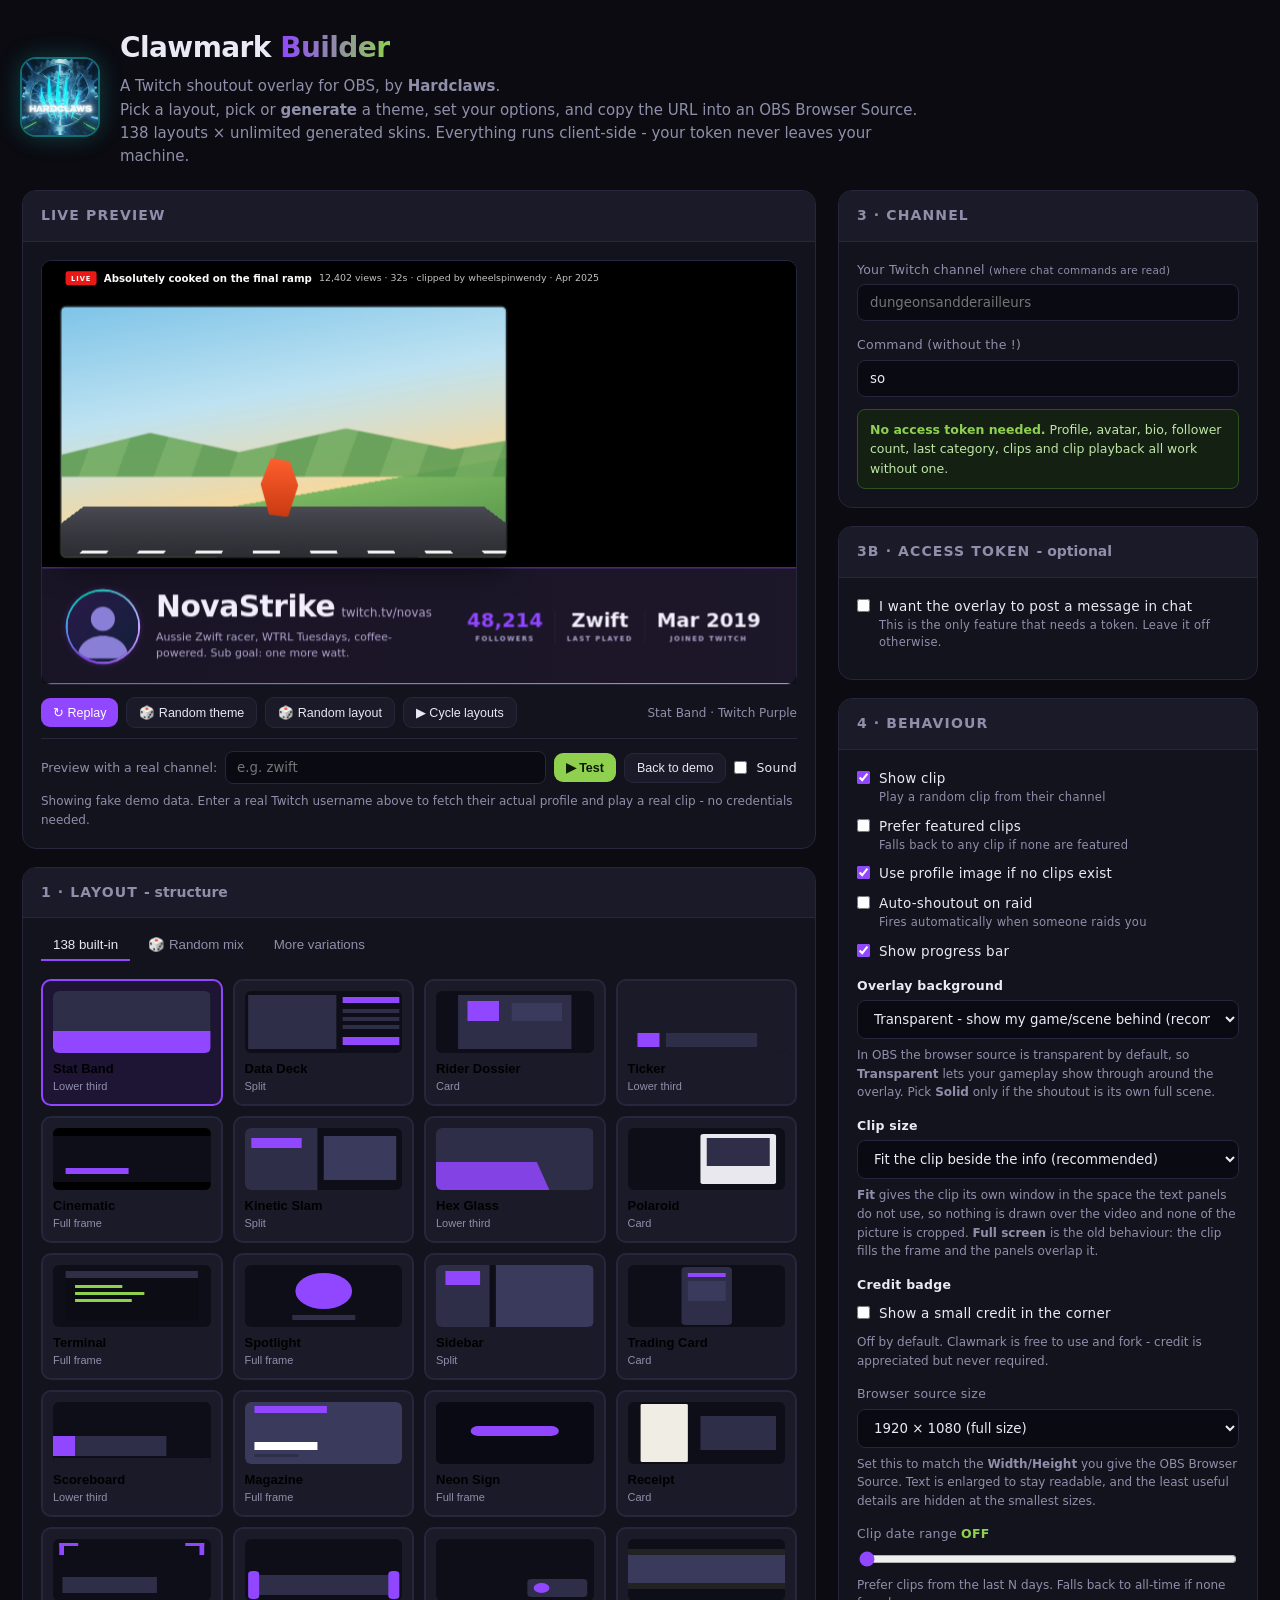
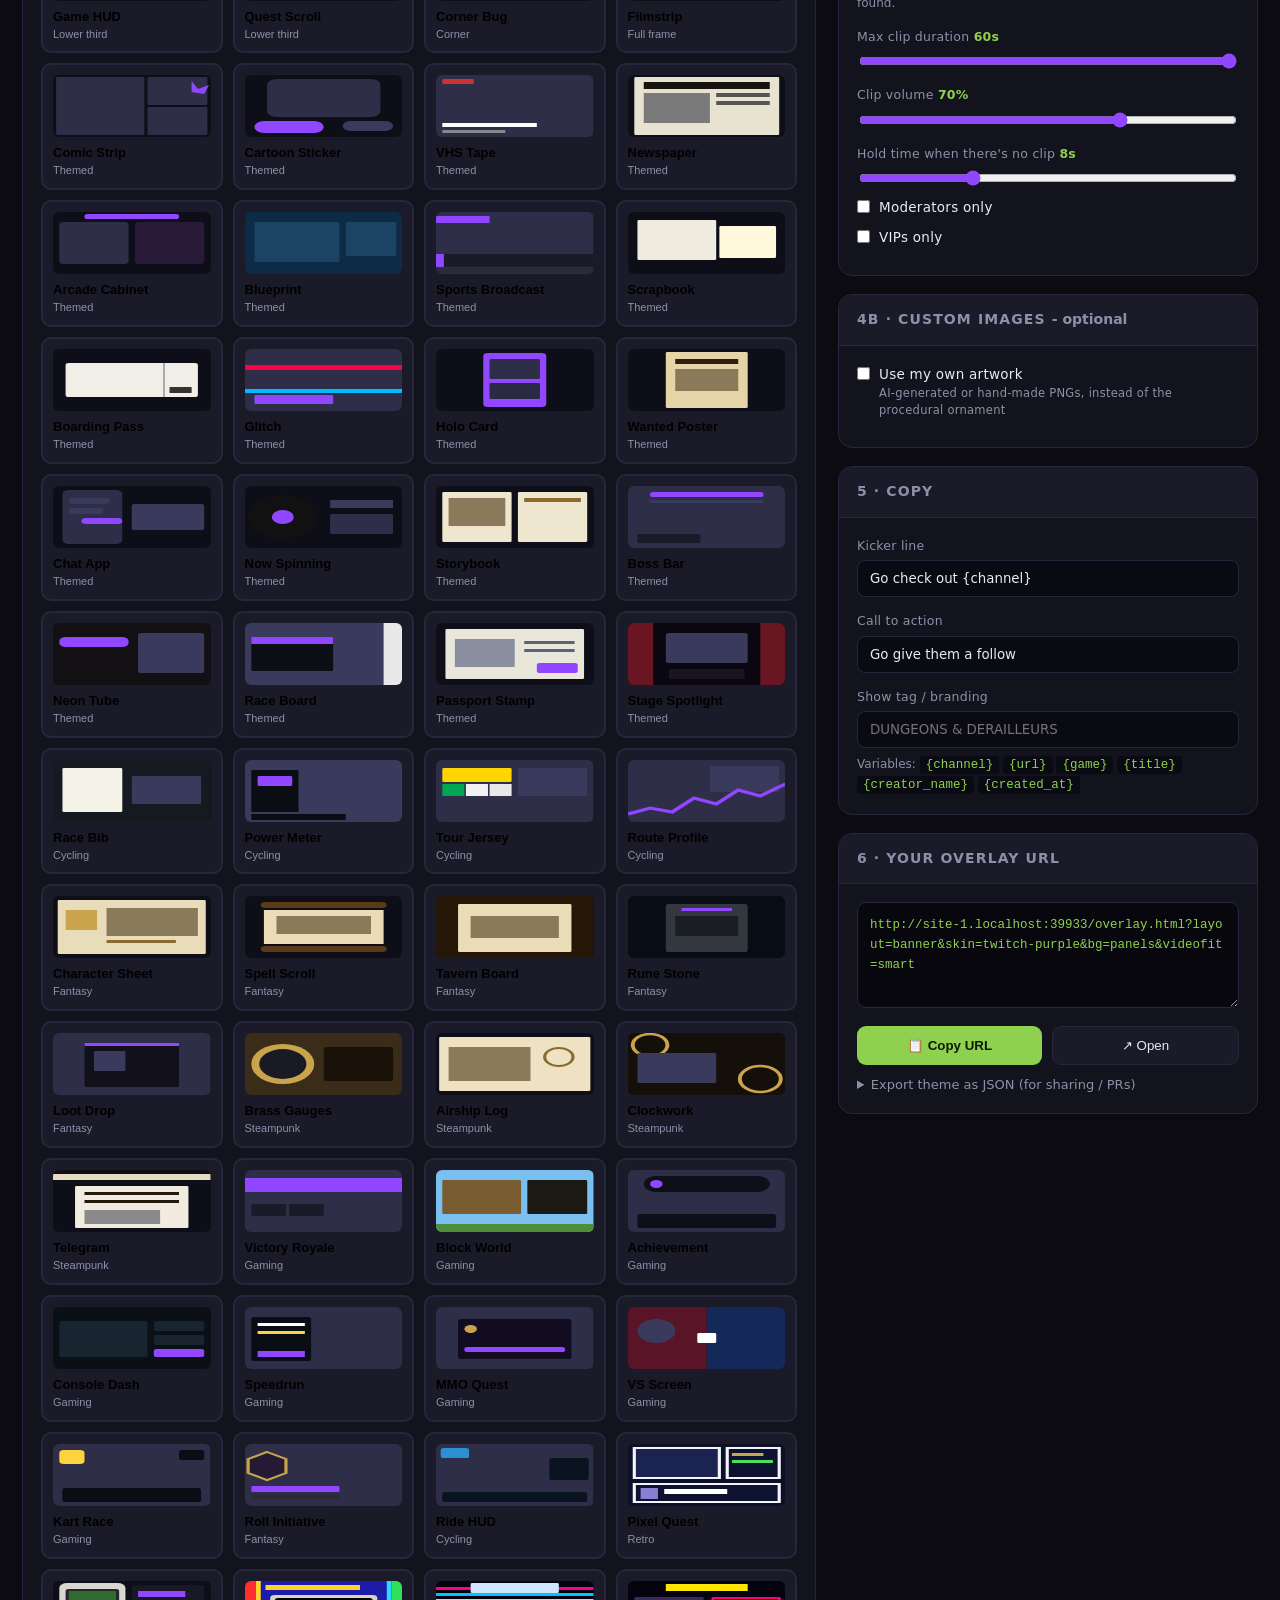
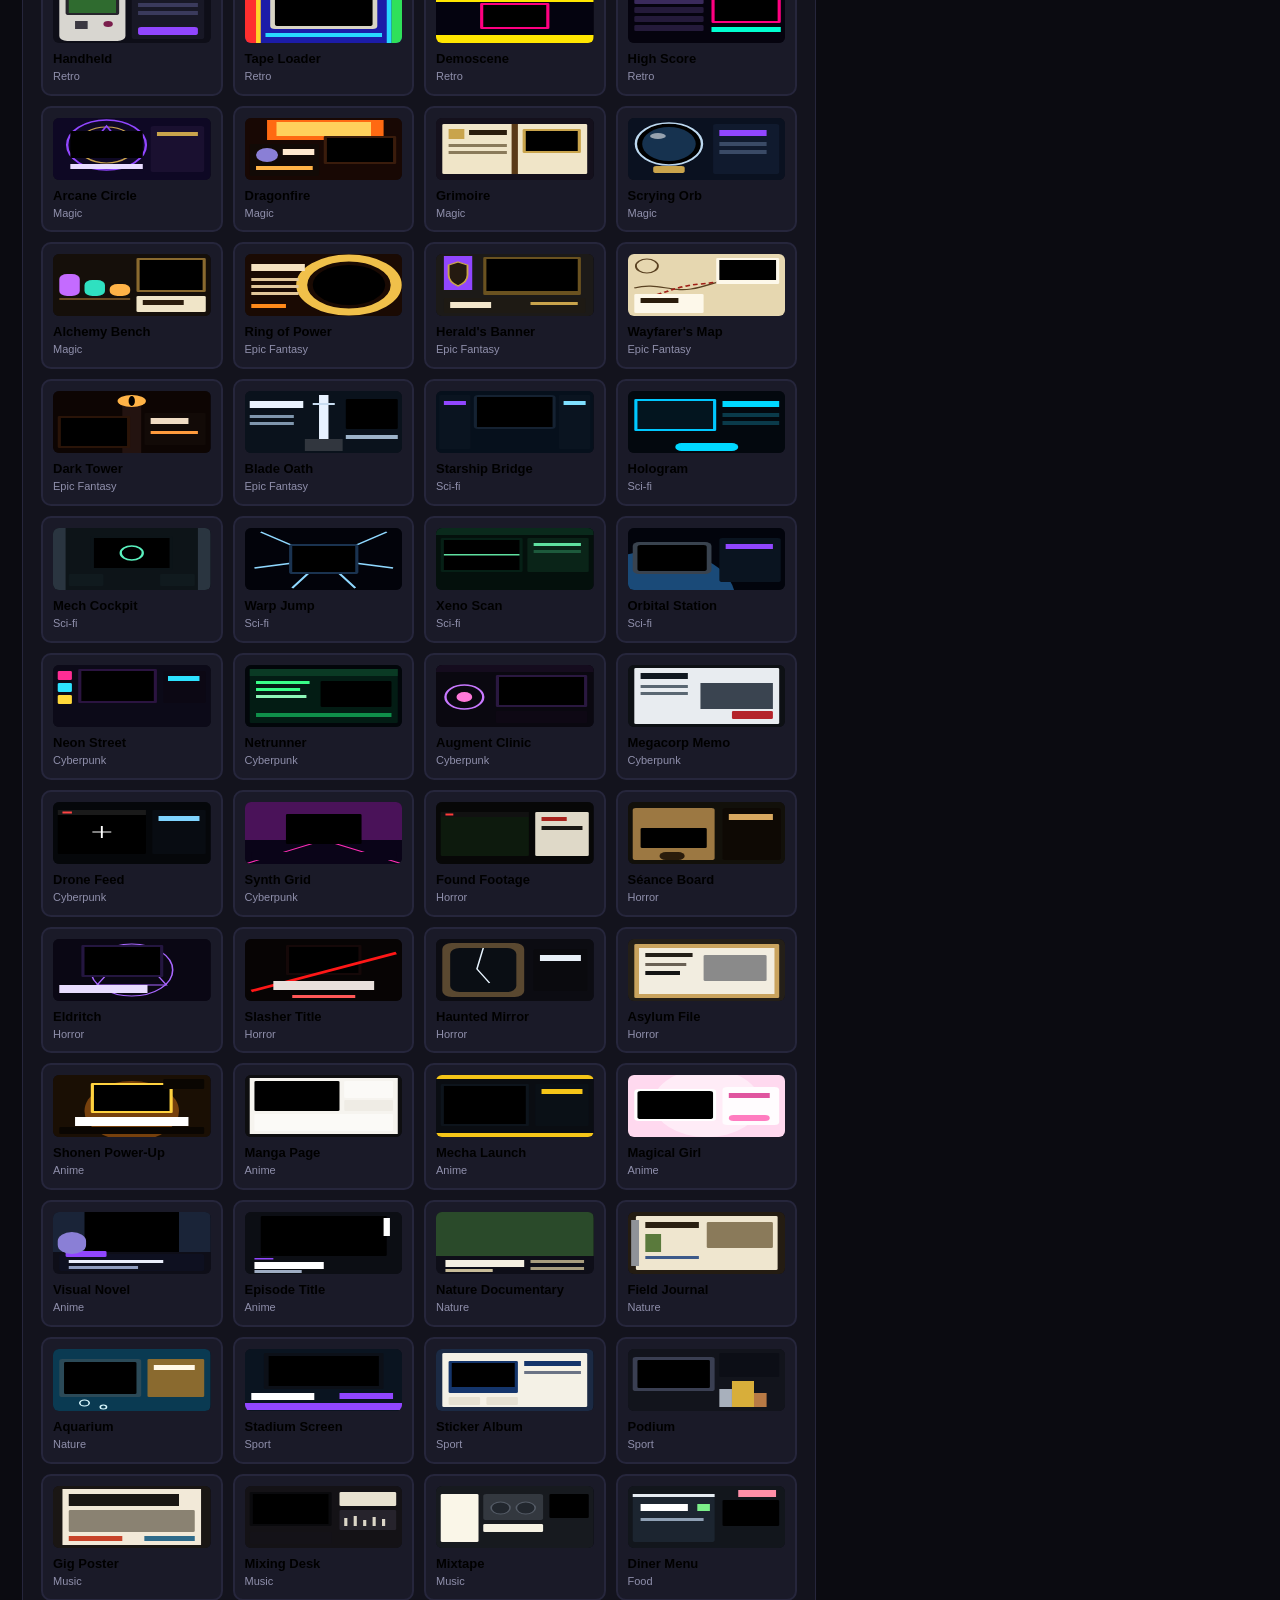
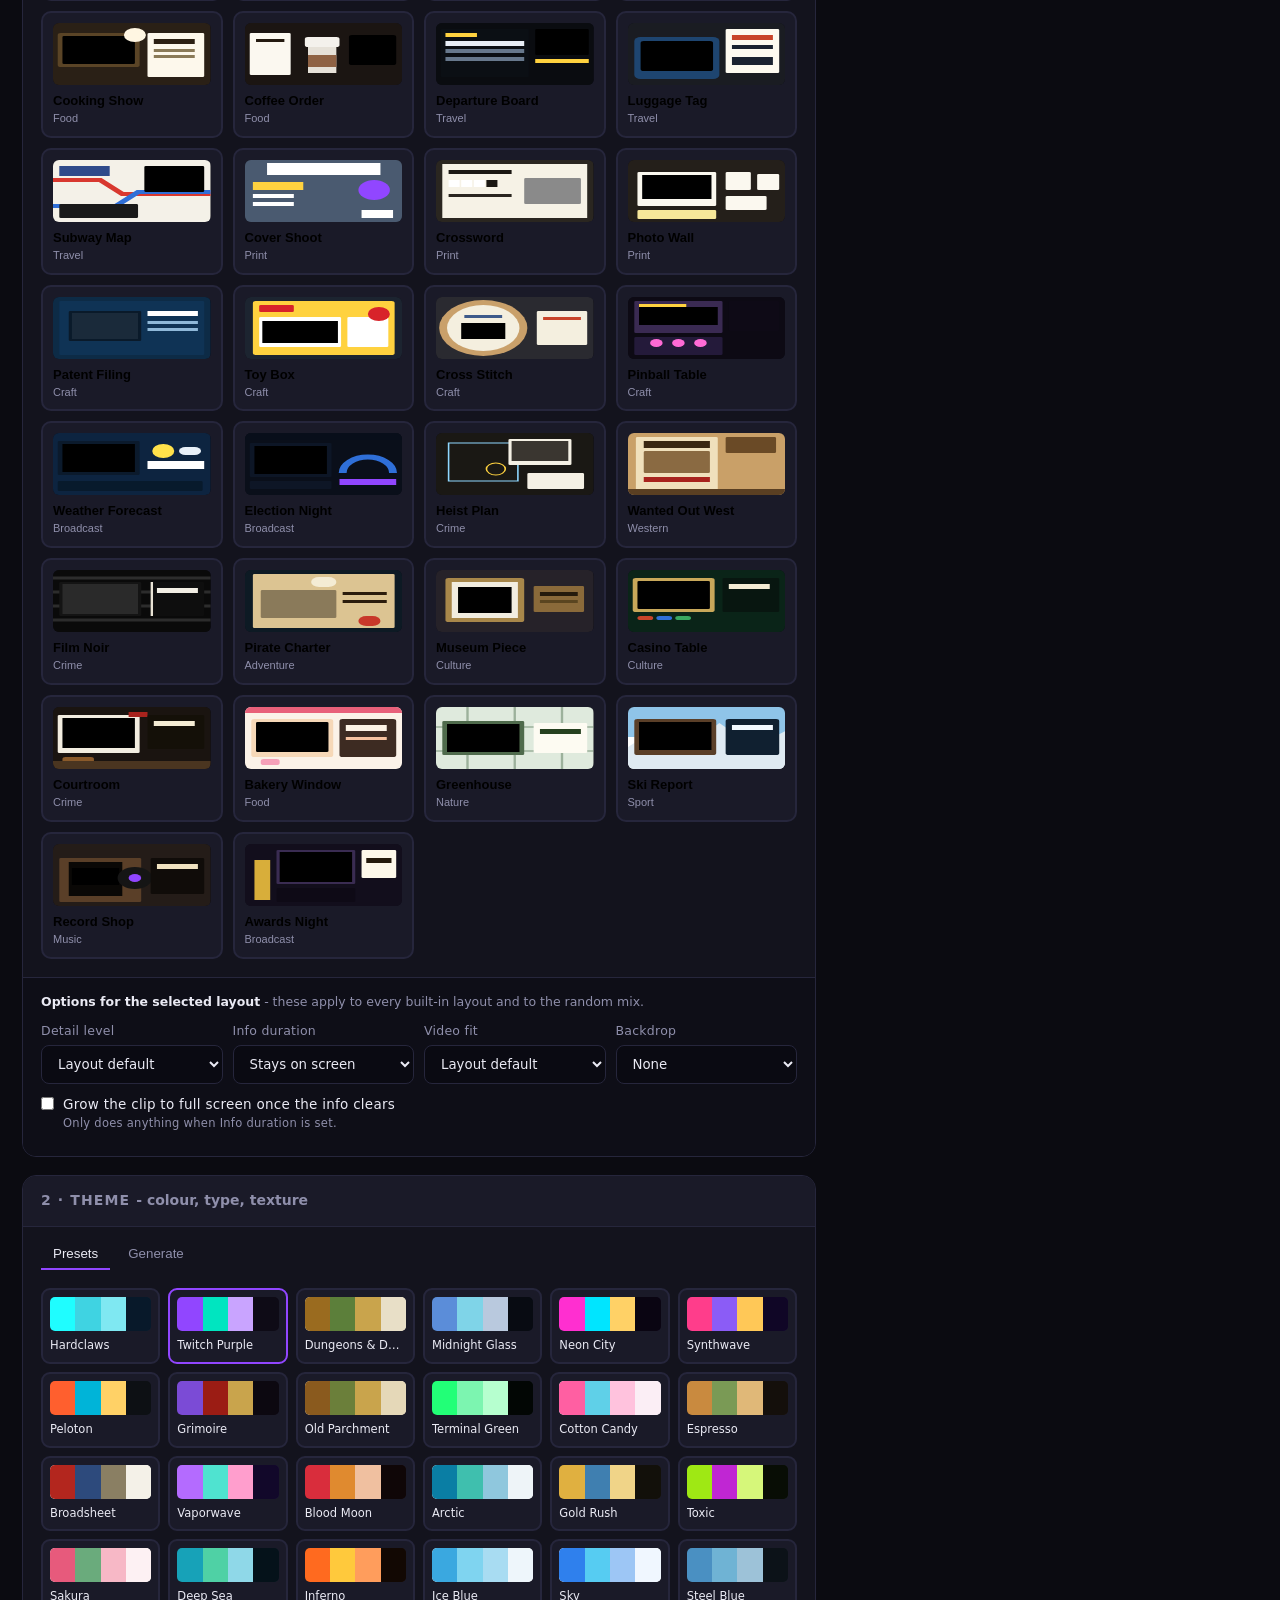
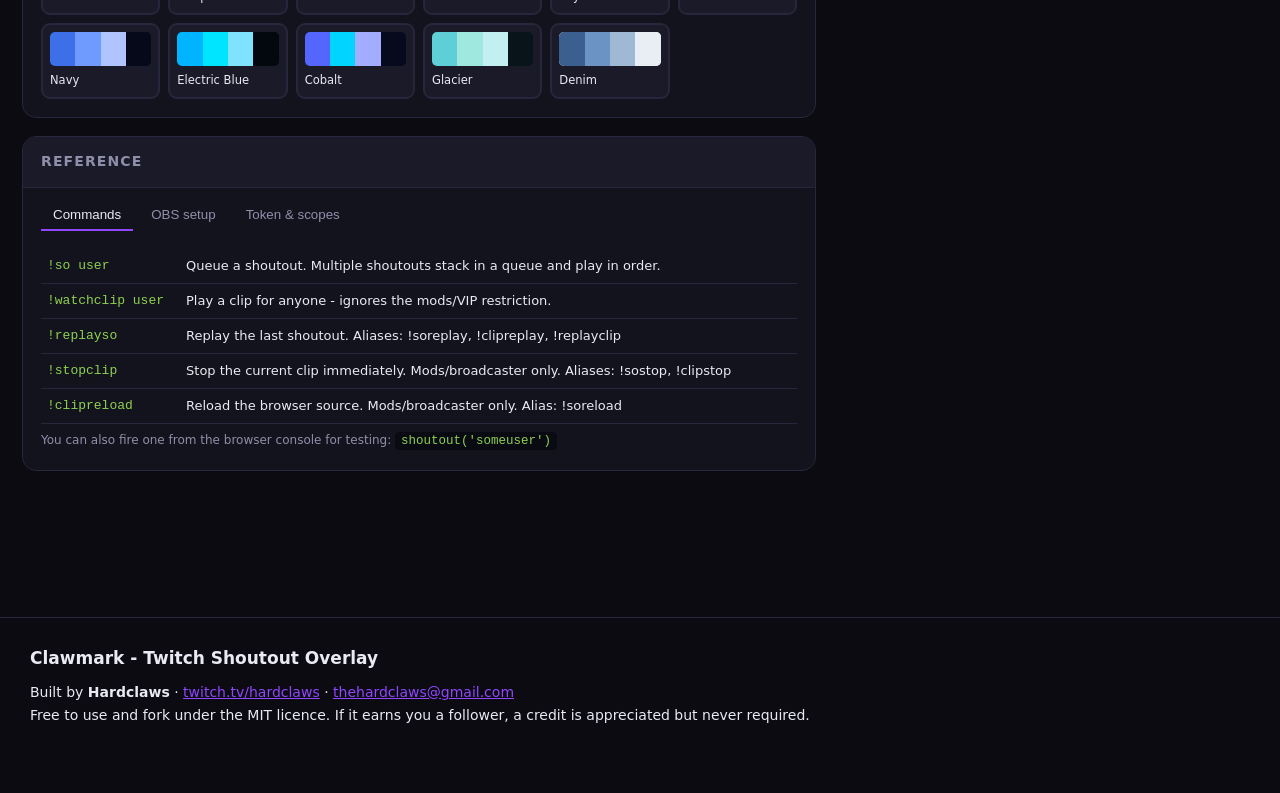
==== commit 43fb8d3b: "Add files via upload" ====
--- a/index.html
+++ b/index.html
@@ -3,13 +3,13 @@
 <head>
 <meta charset="utf-8">
 <meta name="viewport" content="width=device-width,initial-scale=1">
-<title>Clawmark — Twitch Shoutout Overlay Builder</title>
+<title>Clawmark - Twitch Shoutout Overlay Builder</title>
 <link rel="icon" href="favicon.ico" sizes="any">
 <link rel="icon" type="image/png" href="assets/brand/icon-32.png" sizes="32x32">
 <link rel="apple-touch-icon" href="assets/brand/icon-180.png">
 <meta name="theme-color" content="#08192a">
 <meta name="author" content="Hardclaws">
-<meta property="og:title" content="Clawmark — Twitch Shoutout Overlay">
+<meta property="og:title" content="Clawmark - Twitch Shoutout Overlay">
 <meta property="og:description" content="138 hand-designed shoutout layouts for OBS. No access token required. By Hardclaws.">
 <meta property="og:image" content="assets/brand/social-preview.png">
 <meta property="og:type" content="website">
@@ -133,7 +133,7 @@
   <h1>Clawmark <span>Builder</span></h1>
   <p class="lede">A Twitch shoutout overlay for OBS, by <b>Hardclaws</b>.<br>
   Pick a layout, pick or <b>generate</b> a theme, set your options, and copy the URL into an OBS Browser Source.<br>
-  138 layouts × unlimited generated skins. Everything runs client-side — your token never leaves your machine.</p>
+  138 layouts × unlimited generated skins. Everything runs client-side - your token never leaves your machine.</p>
   </div>
 </header>
 
@@ -146,8 +146,8 @@
         <div class="stagebox"><iframe id="pv"></iframe></div>
         <div class="previewbar">
           <button class="btn sm" id="replay">↻ Replay</button>
-          <button class="btn sm sec" id="shuffle" title="Pick a random colour theme — the layout stays the same">🎲 Random theme</button>
-          <button class="btn sm sec" id="randlayout" title="Jump to a random layout — the theme stays the same">🎲 Random layout</button>
+          <button class="btn sm sec" id="shuffle" title="Pick a random colour theme - the layout stays the same">🎲 Random theme</button>
+          <button class="btn sm sec" id="randlayout" title="Jump to a random layout - the theme stays the same">🎲 Random layout</button>
           <button class="btn sm sec" id="cycle">▶ Cycle layouts</button>
           <span class="hint" style="margin:0 0 0 auto" id="pvinfo"></span>
         </div>
@@ -164,13 +164,13 @@
         </div>
         <div class="hint" id="pvstatus" style="margin-top:8px">
           Showing fake demo data. Enter a real Twitch username above to fetch their actual
-          profile and play a real clip — no credentials needed.
+          profile and play a real clip - no credentials needed.
         </div>
       </div>
     </div>
 
     <div class="panel">
-      <h2>1 · Layout <span style="color:var(--td);text-transform:none;letter-spacing:0">— structure</span></h2>
+      <h2>1 · Layout <span style="color:var(--td);text-transform:none;letter-spacing:0">- structure</span></h2>
       <div class="tabs">
         <button class="tab on" data-tab="builtin">138 built-in</button>
         <button class="tab" data-tab="random">🎲 Random mix</button>
@@ -204,7 +204,7 @@
              background:#0e0e17;border:1px solid var(--l);border-radius:10px">
           <div style="display:flex;align-items:center;gap:10px;margin-bottom:10px">
             <b id="rEditName" style="font-size:13.5px"></b>
-            <span class="hint" style="margin:0">— options just for this layout</span>
+            <span class="hint" style="margin:0">- options just for this layout</span>
             <button class="btn sec sm" id="rEditClose" style="margin-left:auto">Done</button>
           </div>
           <div style="display:flex;gap:10px;flex-wrap:wrap">
@@ -232,16 +232,16 @@
       <div id="layoutopts" style="padding:14px 18px;border-top:1px solid var(--l);
            background:#0e0e17">
         <div style="font-size:12.5px;color:var(--td);margin-bottom:10px">
-          <b style="color:var(--t)">Options for the selected layout</b> — these apply to every
+          <b style="color:var(--t)">Options for the selected layout</b> - these apply to every
           built-in layout and to the random mix.</div>
         <div style="display:flex;gap:10px;flex-wrap:wrap">
           <div style="flex:1;min-width:150px">
             <label style="margin-top:0">Detail level</label>
             <select id="oDetail">
               <option value="">Layout default</option>
-              <option value="minimal">Minimal — name + one stat</option>
+              <option value="minimal">Minimal - name + one stat</option>
               <option value="standard">Standard</option>
-              <option value="rich">Rich — everything</option>
+              <option value="rich">Rich - everything</option>
             </select>
           </div>
           <div style="flex:1;min-width:150px">
@@ -257,8 +257,8 @@
             <label style="margin-top:0">Video fit</label>
             <select id="oFit">
               <option value="">Layout default</option>
-              <option value="contain">Letterbox — never crop</option>
-              <option value="cover">Fill — may crop</option>
+              <option value="contain">Letterbox - never crop</option>
+              <option value="cover">Fill - may crop</option>
             </select>
           </div>
           <div style="flex:1;min-width:150px">
@@ -278,7 +278,7 @@
 
       <div class="tabc" id="tab-genlayout">
         <div class="hint" style="margin-top:0">Structural variations built from the layout
-          engine — different clip framing, info placement, panel style, entrance and detail
+          engine - different clip framing, info placement, panel style, entrance and detail
           level. Filter the set, or leave everything on and browse.</div>
 
         <div style="display:flex;gap:10px;flex-wrap:wrap;margin:14px 0 4px">
@@ -357,7 +357,7 @@
     </div>
 
     <div class="panel">
-      <h2>2 · Theme <span style="color:var(--td);text-transform:none;letter-spacing:0">— colour, type, texture</span></h2>
+      <h2>2 · Theme <span style="color:var(--td);text-transform:none;letter-spacing:0">- colour, type, texture</span></h2>
       <div class="tabs">
         <button class="tab on" data-tab="preset">Presets</button>
         <button class="tab" data-tab="gen">Generate</button>
@@ -367,7 +367,7 @@
       </div>
       <div class="tabc" id="tab-gen">
         <div class="hint" style="margin-top:0">Click things. Every choice shows you the
-          result — there are no colour codes to work out.</div>
+          result - there are no colour codes to work out.</div>
 
         <label style="margin-top:16px">Colour</label>
         <div id="paletteGrid"></div>
@@ -405,7 +405,7 @@
       </div>
       <div class="tabc on" id="tab-cmds"><table>
         <tr><td>!<span id="cmdname">so</span> user</td><td>Queue a shoutout. Multiple shoutouts stack in a queue and play in order.</td></tr>
-        <tr><td>!watchclip user</td><td>Play a clip for anyone — ignores the mods/VIP restriction.</td></tr>
+        <tr><td>!watchclip user</td><td>Play a clip for anyone - ignores the mods/VIP restriction.</td></tr>
         <tr><td>!replayso</td><td>Replay the last shoutout. Aliases: !soreplay, !clipreplay, !replayclip</td></tr>
         <tr><td>!stopclip</td><td>Stop the current clip immediately. Mods/broadcaster only. Aliases: !sostop, !clipstop</td></tr>
         <tr><td>!clipreload</td><td>Reload the browser source. Mods/broadcaster only. Alias: !soreload</td></tr>
@@ -415,21 +415,21 @@
       <div class="tabc" id="tab-obs">
         <p style="margin-top:0">Add a <b>Browser Source</b> and paste the generated URL. Set:</p>
         <table>
-          <tr><td>Width × Height</td><td>1920 × 1080 — then scale the source in your scene, don't change these</td></tr>
-          <tr><td>Shutdown source when not visible</td><td><b>✓ on</b> — stops audio playing on hidden scenes</td></tr>
-          <tr><td>Refresh browser when scene becomes active</td><td><b>✓ on</b> — reconnects chat reliably</td></tr>
-          <tr><td>Control audio via OBS</td><td><b>✓ on</b> — clip audio becomes a normal mixer channel</td></tr>
+          <tr><td>Width × Height</td><td>1920 × 1080 - then scale the source in your scene, don't change these</td></tr>
+          <tr><td>Shutdown source when not visible</td><td><b>✓ on</b> - stops audio playing on hidden scenes</td></tr>
+          <tr><td>Refresh browser when scene becomes active</td><td><b>✓ on</b> - reconnects chat reliably</td></tr>
+          <tr><td>Control audio via OBS</td><td><b>✓ on</b> - clip audio becomes a normal mixer channel</td></tr>
         </table>
         <div class="warn">Clip audio needs "Control audio via OBS" ticked or you won't hear it. If clips are silent on your stream but audible locally, that's the setting.</div>
       </div>
       <div class="tabc" id="tab-scopes">
         <p style="margin-top:0">Generate a token with these scopes (an implicit-grant token is fine):</p>
         <table>
-          <tr><td>(none)</td><td>Profile, clips, category, live status, account age — all work with just a valid token</td></tr>
-          <tr><td>moderator:read:followers</td><td>Follower counts. Only returns data for channels you moderate — otherwise the stat is hidden automatically</td></tr>
+          <tr><td>(none)</td><td>Profile, clips, category, live status, account age - all work with just a valid token</td></tr>
+          <tr><td>moderator:read:followers</td><td>Follower counts. Only returns data for channels you moderate - otherwise the stat is hidden automatically</td></tr>
           <tr><td>user:write:chat</td><td>Only if you enable "post shoutout message in chat"</td></tr>
         </table>
-        <div class="warn"><b>Follower counts are restricted by Twitch.</b> The API only returns them for channels you moderate. For everyone else these layouts hide the stat rather than show a zero — this is a Twitch policy limit, not a bug.</div>
+        <div class="warn"><b>Follower counts are restricted by Twitch.</b> The API only returns them for channels you moderate. For everyone else these layouts hide the stat rather than show a zero - this is a Twitch policy limit, not a bug.</div>
       </div>
     </div>
   </div>
@@ -451,7 +451,7 @@
     </div>
 
     <div class="panel">
-      <h2>3b · Access token <span style="color:var(--td);text-transform:none;letter-spacing:0">— optional</span></h2>
+      <h2>3b · Access token <span style="color:var(--td);text-transform:none;letter-spacing:0">- optional</span></h2>
       <div class="in">
         <label class="chk" style="margin-top:0"><input type="checkbox" id="usetoken">
           <span>I want the overlay to post a message in chat
@@ -491,9 +491,9 @@
 
         <label><b style="color:var(--t)">Overlay background</b></label>
         <select id="obg">
-          <option value="panels">Transparent — show my game/scene behind (recommended)</option>
-          <option value="none">Solid — overlay fills the whole screen</option>
-          <option value="full">Fully transparent — text and clip only, no panels</option>
+          <option value="panels">Transparent - show my game/scene behind (recommended)</option>
+          <option value="none">Solid - overlay fills the whole screen</option>
+          <option value="full">Fully transparent - text and clip only, no panels</option>
         </select>
         <div class="hint">In OBS the browser source is transparent by default, so
           <b>Transparent</b> lets your gameplay show through around the overlay.
@@ -509,6 +509,16 @@
           text panels do not use, so nothing is drawn over the video and none of the
           picture is cropped. <b>Full screen</b> is the old behaviour: the clip fills
           the frame and the panels overlap it.</div>
+
+        <label><b style="color:var(--t)">Credit badge</b></label>
+        <label class="chk"><input type="checkbox" id="ocredit"><span>Show a small credit in the corner</span></label>
+        <div id="creditrow" style="display:none;margin-top:8px">
+          <input id="ocredittext" placeholder="Clawmark by Hardclaws">
+          <div class="hint">Leave blank for the default. This sits in the bottom-right,
+            never over the clip, and fades in after the shoutout starts.</div>
+        </div>
+        <div class="hint">Off by default. Clawmark is free to use and fork - credit is
+          appreciated but never required.</div>
 
         <label>Browser source size</label>
         <select id="osize">
@@ -543,7 +553,7 @@
     </div>
 
     <div class="panel">
-      <h2>4b · Custom images <span style="color:var(--td);text-transform:none;letter-spacing:0">— optional</span></h2>
+      <h2>4b · Custom images <span style="color:var(--td);text-transform:none;letter-spacing:0">- optional</span></h2>
       <div class="in">
         <label class="chk" style="margin-top:0"><input type="checkbox" id="useassets">
           <span>Use my own artwork
@@ -555,9 +565,9 @@
           <input type="text" id="backplate" placeholder="assets/parchment.png">
           <div class="hint">Relative path or full URL. Bake AI images to transparent PNGs first:
             <code>python tools/bake-asset.py raw.png --out assets/emblem.png</code>
-            — see <b>docs/AI-ASSETS.md</b>.</div>
+            - see <b>docs/AI-ASSETS.md</b>.</div>
           <div class="warn">Generate artwork <b>once</b> and ship it. Calling an image API at
-            shoutout time would add 3–20s of delay, cost per shoutout, and put an API key in
+            shoutout time would add 3-20s of delay, cost per shoutout, and put an API key in
             your browser-source URL.</div>
         </div>
       </div>
@@ -865,7 +875,7 @@
   const c=S.pool.filter(hasOpts).length;
   $('rCount').textContent = S.pool.length
     ? `${S.pool.length} in the mix${c?` · ${c} with custom options`:''}`
-    : 'None selected — pick at least two';
+    : 'None selected - pick at least two';
 }
 function openEditor(id){
   rEditing=id; S.poolFocus=id; update();
@@ -915,6 +925,11 @@
   $(id).addEventListener('input',update));
 $('osize').addEventListener('change',()=>{fit();update(true);});
 $('ovfit').addEventListener('change',()=>update());
+$('ocredit').addEventListener('change',()=>{
+  $('creditrow').style.display=$('ocredit').checked?'block':'none';
+  update();
+});
+$('ocredittext').addEventListener('input',()=>update());
 $('obg').addEventListener('change',()=>{
   S.bgMode=$('obg').value;
   S.theme.bg=S.bgMode; S.custom.transparency=S.bgMode;
@@ -962,7 +977,7 @@
     g.appendChild(b);
   });
   const shown=Math.min((lgenPage+1)*12,total);
-  $('lcount').textContent=`${total.toLocaleString()} possible layouts · showing ${lgenPage*12+1}–${shown}`;
+  $('lcount').textContent=`${total.toLocaleString()} possible layouts · showing ${lgenPage*12+1}-${shown}`;
   $('lgeninfo').textContent='Click one to preview it.';
 }
 $('lgen').onclick=()=>genLayouts(0);
@@ -1128,7 +1143,7 @@
 /* Recompute the whole skin from the four visual choices. */
 /* What theme is actually showing right now. `skinNow().name` only carries a
    label in preset mode, so after a shuffle (which switches to custom) it kept
-   reporting the previously selected preset — the label looked frozen even
+   reporting the previously selected preset - the label looked frozen even
    though the colours were changing. */
 function themeLabel(){
   if(S.skinMode==='preset'){
@@ -1290,9 +1305,9 @@
 rl('hold',v=>v+'s');
 
 /* ---------------- URL build ---------------- */
-const FIELDS=['channel','clientid','token','cmd','kicker','cta','tag','chatmsg','asset','backplate','osize','obg','ovfit'];
+const FIELDS=['channel','clientid','token','cmd','kicker','cta','tag','chatmsg','asset','backplate','osize','obg','ovfit','ocredittext'];
 const $tok=()=>document.getElementById('usetoken').checked;
-const CHECKS=['clip','featured','fallback','raid','progress','mods','vips'];
+const CHECKS=['clip','featured','fallback','raid','progress','mods','vips','ocredit'];
 FIELDS.concat(CHECKS).forEach(id=>$(id).addEventListener('input',update));
 
 let PV = { user:null, sound:false };
@@ -1349,6 +1364,11 @@
      written "when it differs from the default" silently vanishes from the
      URL and the overlay falls back to something the user did not pick */
   p.set('videofit', ($('ovfit')&&$('ovfit').value)||'smart');
+  /* credit badge - only written when switched on, so a fork's URLs stay clean */
+  if($('ocredit') && $('ocredit').checked){
+    const t=($('ocredittext').value||'').trim();
+    p.set('credit', t || '1');
+  }
   if(+$('days').value)p.set('days',$('days').value);
   if(+$('max').value!==60)p.set('max',$('max').value);
   if(+$('vol').value!==70)p.set('vol',$('vol').value);
@@ -1381,7 +1401,7 @@
 let pvTimer=null, pvLast='';
 function loadPreview(force){
   const u=buildURL(true);
-  // skip redundant reloads — only navigate when the URL actually changed
+  // skip redundant reloads - only navigate when the URL actually changed
   if(!force && u===pvLast) return;
   pvLast=u;
   clearTimeout(pvTimer);
@@ -1424,7 +1444,7 @@
 $('pvuser').addEventListener('keydown',e=>{if(e.key==='Enter')$('pvgo').click();});
 $('pvdemo').onclick=()=>{
   PV.user=null; $('pvuser').value='';
-  $('pvstatus').textContent='Showing fake demo data. Enter a real Twitch username above to fetch their actual profile and play a real clip — no credentials needed.';
+  $('pvstatus').textContent='Showing fake demo data. Enter a real Twitch username above to fetch their actual profile and play a real clip - no credentials needed.';
   update();
 };
 $('pvsound').onchange=()=>{ PV.sound=$('pvsound').checked; update(); };
@@ -1479,14 +1499,17 @@
   }catch(e){}
 }
 load();
-// refresh slider labels directly — dispatching 'input' would trigger 4 extra previews
+/* load() restores the checkbox but not the row it controls - sync it so a
+   reload doesn't show a ticked box with the text field hidden. */
+$('creditrow').style.display = $('ocredit').checked ? 'block' : 'none';
+// refresh slider labels directly - dispatching 'input' would trigger 4 extra previews
 ['days','max','vol','hold','raidcount','raiddelay'].forEach(id=>RL[id] && RL[id]());
 update(true);
 </script>
 <footer style="max-width:1600px;margin:48px auto 40px;padding:26px 30px;
   border-top:1px solid var(--l);color:var(--d);font-size:14px;line-height:1.7">
   <div style="font-size:17px;color:var(--t);font-weight:700;margin-bottom:8px">
-    Clawmark — Twitch Shoutout Overlay
+    Clawmark - Twitch Shoutout Overlay
   </div>
   Built by <b style="color:var(--t)">Hardclaws</b> ·
   <a href="https://twitch.tv/hardclaws" target="_blank" rel="noopener"
